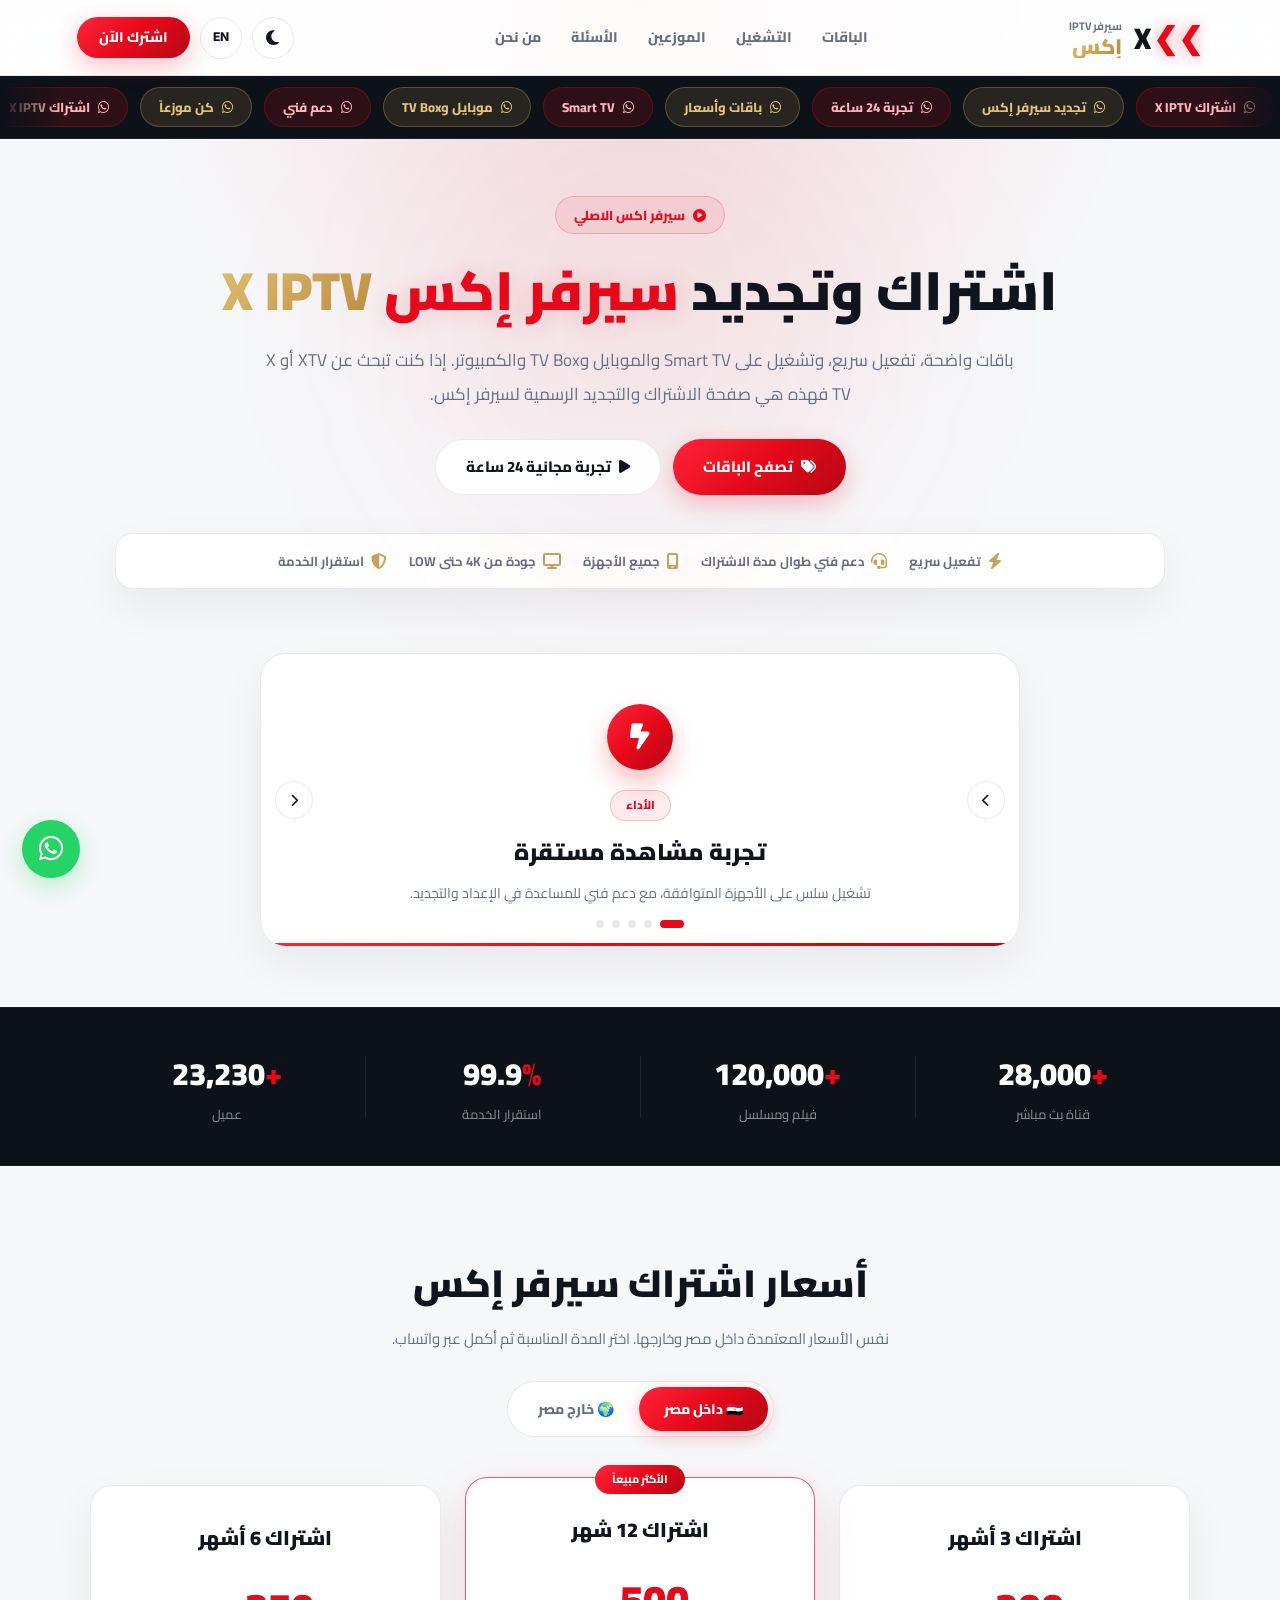
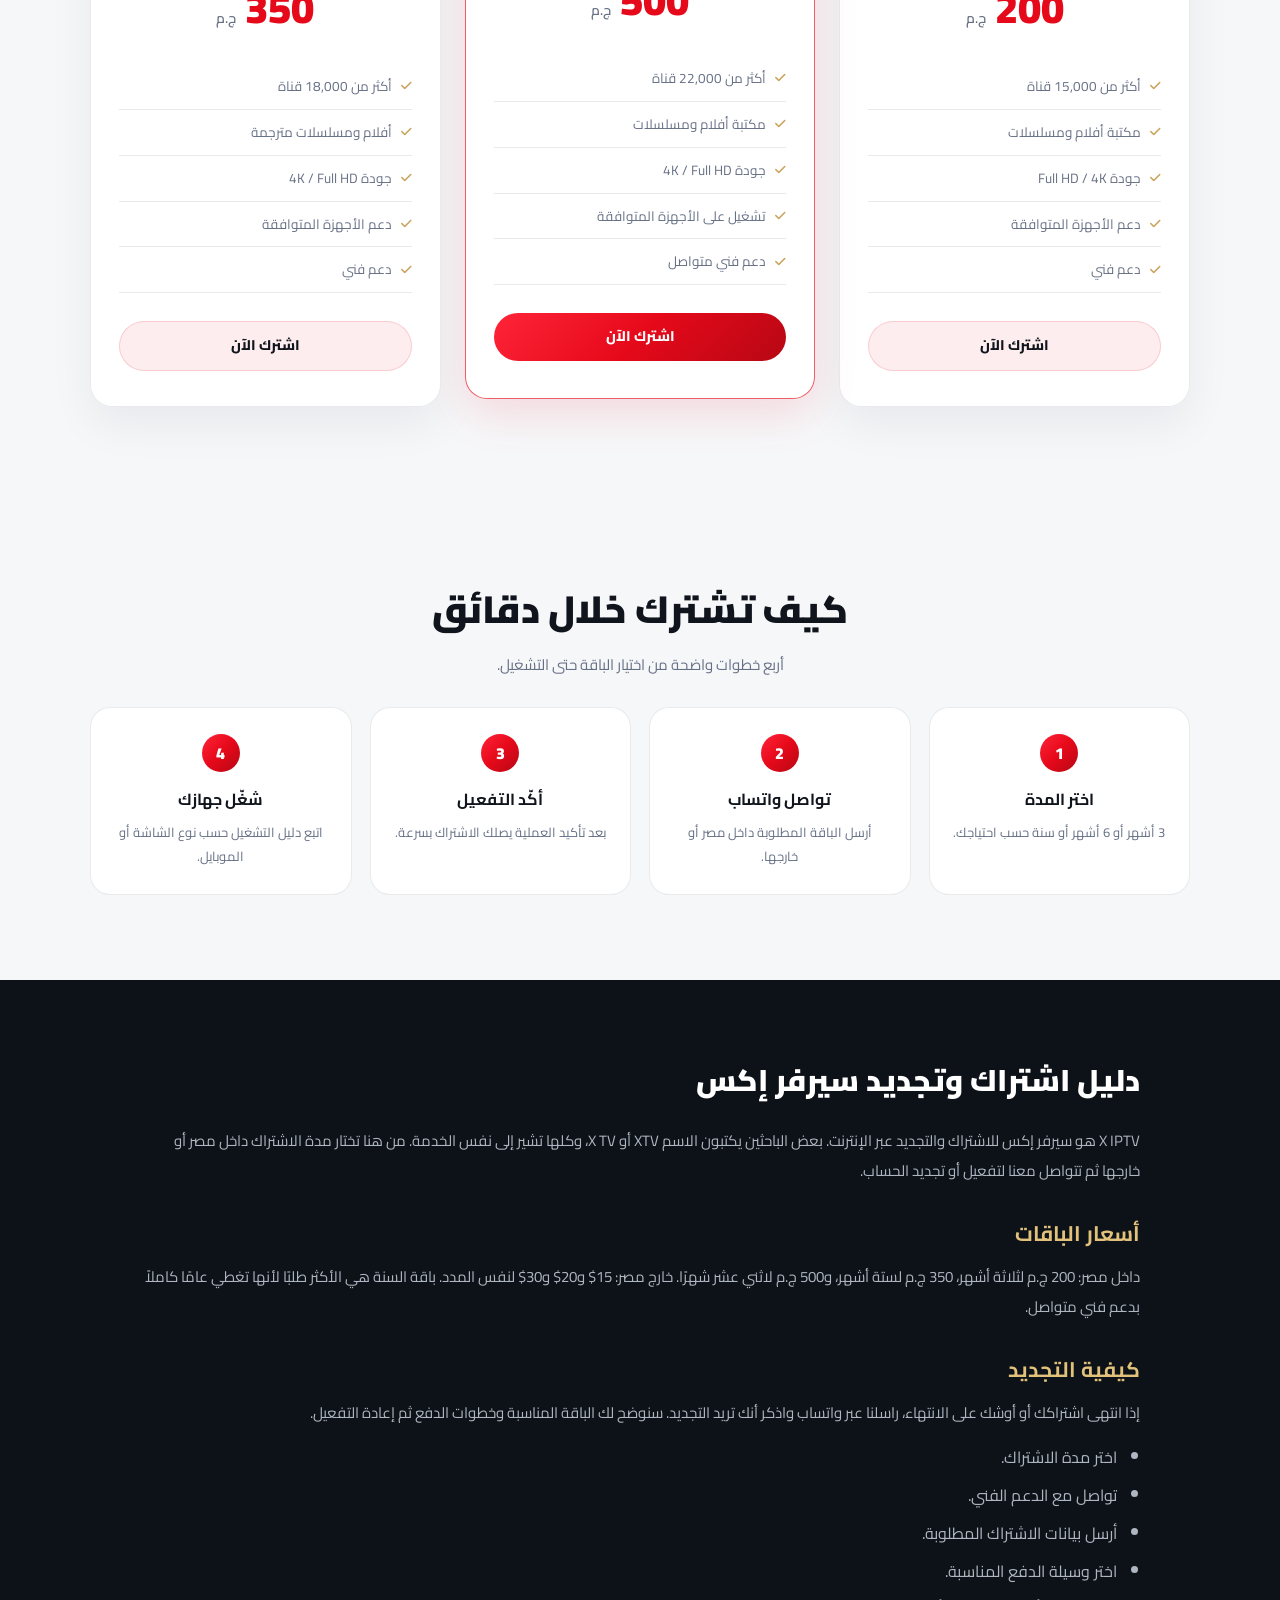
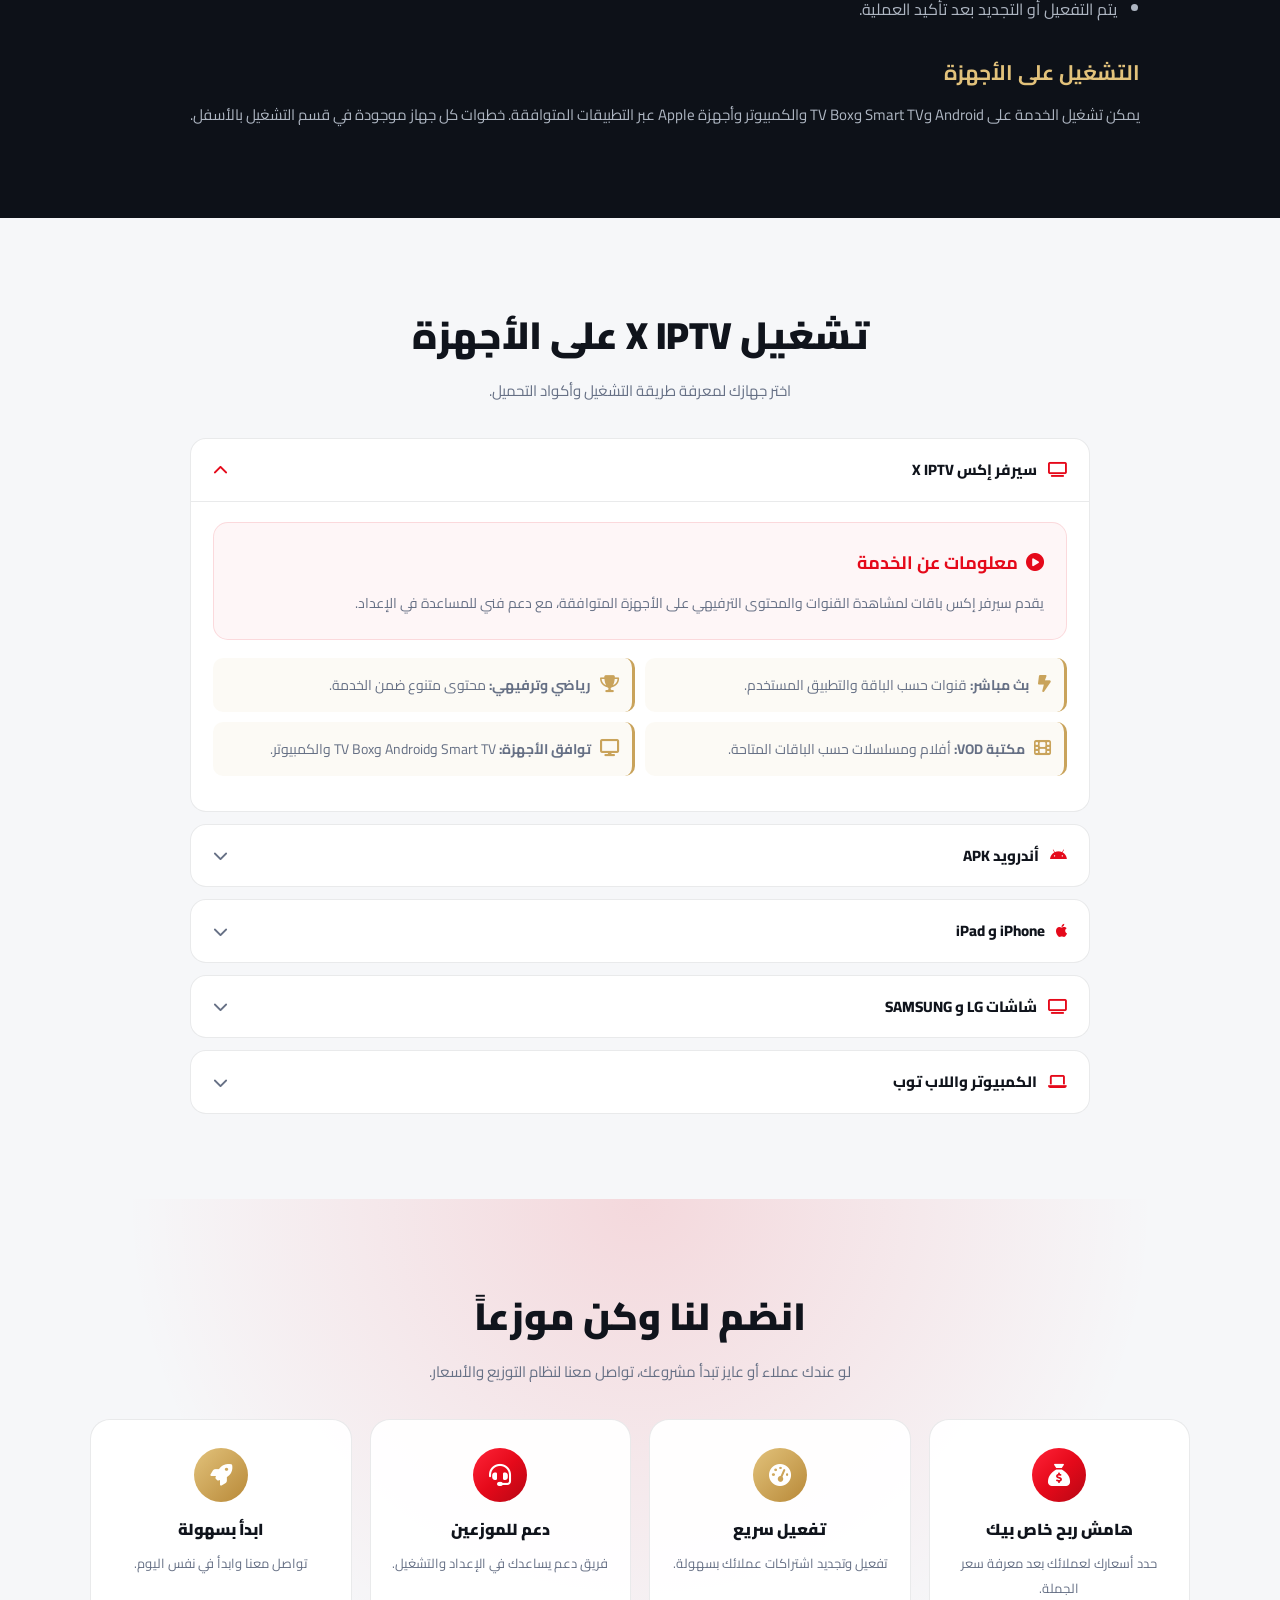
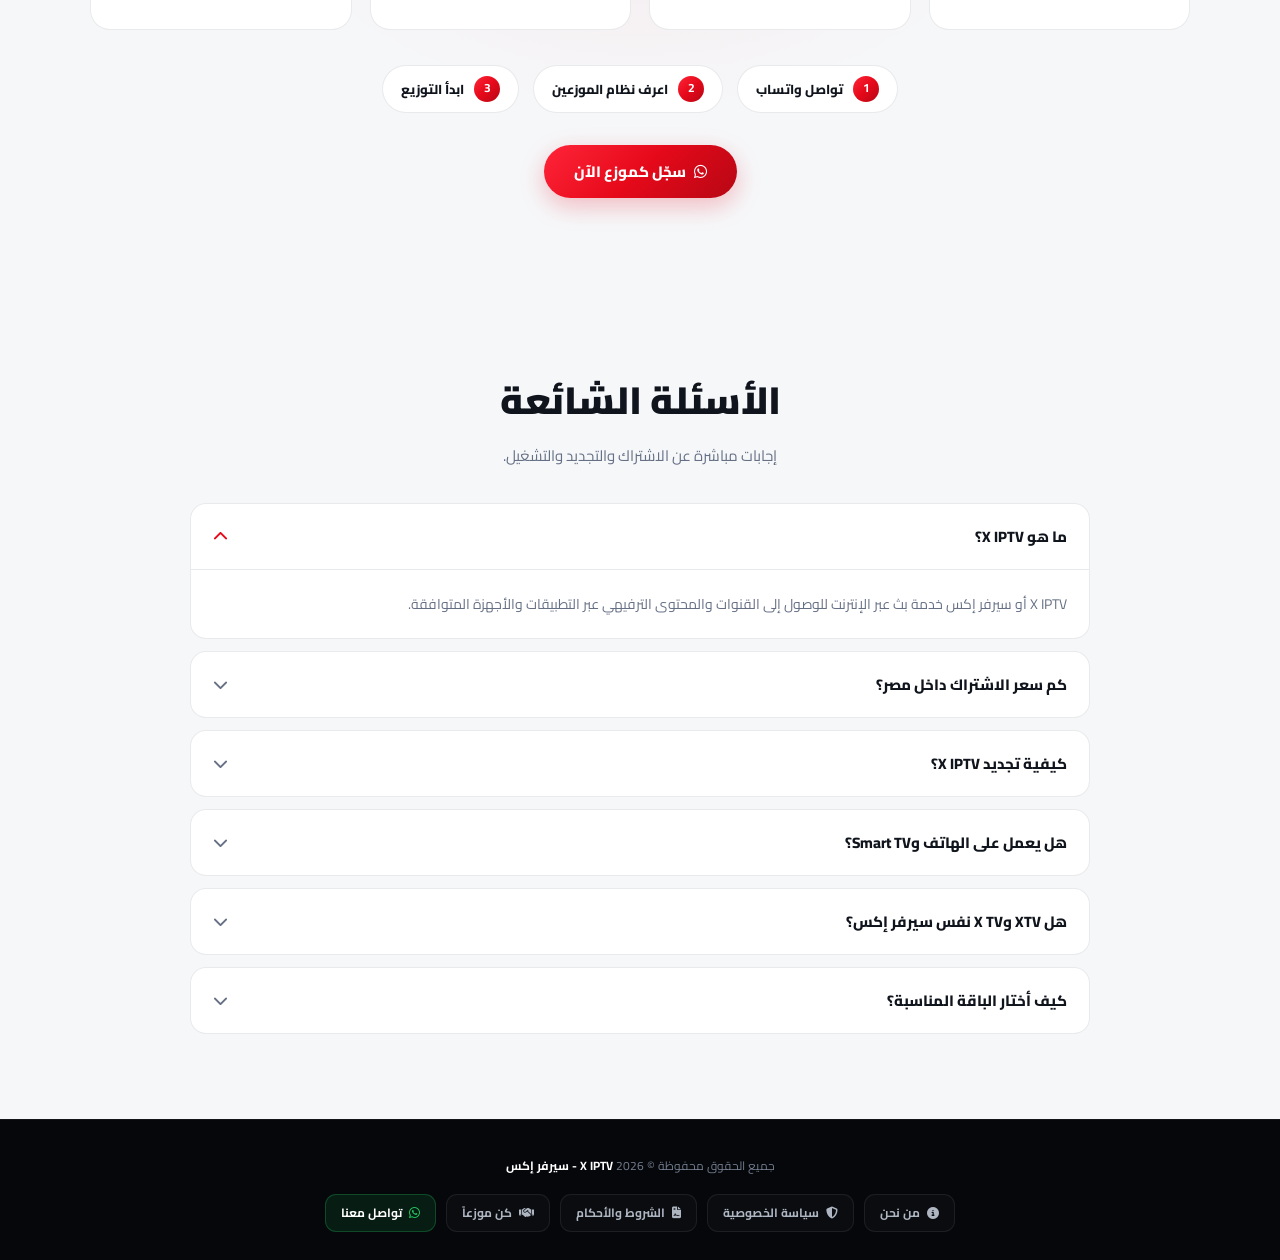
==== index.html @ ff8f3a48 "Set explicit non-submit types on navigation and pricing controls" ====
<!DOCTYPE html>
<html lang="ar" dir="rtl" data-theme="light">
<head>
    <meta charset="UTF-8">
    <meta name="viewport" content="width=device-width, initial-scale=1.0">
    <title>اشتراك X IPTV | سيرفر اكس الذهبي</title>
    <meta name="description" content="اشترك أو جدّد سيرفر إكس X IPTV على Smart TV والموبايل وTV Box. باقات 3 و6 و12 شهر داخل مصر من 200 ج.م، وتجربة 24 ساعة ودعم فني طوال الاشتراك.">
    <meta name="robots" content="index, follow, max-image-preview:large, max-snippet:-1, max-video-preview:-1">
    <meta name="author" content="X IPTV">
    <meta name="theme-color" content="#e5091a">
    
    <!-- Canonical & Hreflang الموحدة -->
    <link rel="canonical" href="https://xiptv.live/">
    <link rel="alternate" hreflang="ar" href="https://xiptv.live/">
    <link rel="alternate" hreflang="en" href="https://xiptv.live/en.html">
    <link rel="alternate" hreflang="x-default" href="https://xiptv.live/">
    
    <link rel="icon" type="image/x-icon" href="/favicon.ico">
    <link rel="icon" type="image/png" sizes="32x32" href="/favicon-32x32.png">
    <link rel="apple-touch-icon" sizes="180x180" href="/apple-touch-icon.png">
    <link rel="manifest" href="/site.webmanifest">
    
    <!-- Open Graph -->
    <meta property="og:type" content="website">
    <meta property="og:site_name" content="X IPTV">
    <meta property="og:locale" content="ar_EG">
    <meta property="og:title" content="اشتراك X IPTV | سيرفر إكس من 200 ج.م">
    <meta property="og:description" content="باقات اشتراك وتجديد سيرفر إكس على الأجهزة المتوافقة، مع أسعار واضحة داخل مصر وخارجها.">
    <meta property="og:url" content="https://xiptv.live/">
    <meta property="og:image" content="https://xiptv.live/logo.png">
    <meta property="og:image:alt" content="شعار X IPTV - سيرفر إكس">
    
    <!-- Twitter Card -->
    <meta name="twitter:card" content="summary_large_image">
    <meta name="twitter:title" content="اشتراك X IPTV | سيرفر إكس من 200 ج.م">
    <meta name="twitter:description" content="باقات اشتراك وتجديد سيرفر إكس مع تشغيل على Smart TV والموبايل.">
    <meta name="twitter:image" content="https://xiptv.live/logo.png">
    
    <link rel="preconnect" href="https://fonts.googleapis.com">
    <link rel="preconnect" href="https://fonts.gstatic.com" crossorigin>
    <link rel="stylesheet" href="https://fonts.googleapis.com/css2?family=Cairo:wght@400;500;600;700;800;900&family=Inter:wght@400;600;800&display=swap">
    <link rel="stylesheet" href="https://cdnjs.cloudflare.com/ajax/libs/font-awesome/6.5.2/css/all.min.css">
    <link rel="stylesheet" href="assets/styles.css">

    <!-- حماية ضد اختفاء المحتوى عن عناكب جوجل بسبب كلاس reveal -->
    <noscript>
        <style>
            .reveal { opacity: 1 !important; visibility: visible !important; transform: none !important; }
        </style>
    </noscript>

    <!-- Schema.org مصحح ومتوافق مع معايير جوجل -->
    <script type="application/ld+json">
    {
      "@context": "https://schema.org",
      "@graph": [
        {
          "@type": "WebSite",
          "@id": "https://xiptv.live/#website",
          "url": "https://xiptv.live/",
          "name": "X IPTV",
          "alternateName": ["سيرفر إكس", "XTV", "X TV", "X Server"],
          "inLanguage": "ar",
          "publisher": { "@id": "https://xiptv.live/#org" }
        },
        {
          "@type": "Organization",
          "@id": "https://xiptv.live/#org",
          "name": "X IPTV",
          "alternateName": "سيرفر إكس",
          "url": "https://xiptv.live/",
          "logo": "https://xiptv.live/logo.png",
          "image": "https://xiptv.live/logo.png",
          "contactPoint": {
            "@type": "ContactPoint",
            "telephone": "+201212515179",
            "contactType": "customer support",
            "availableLanguage": ["ar", "en"],
            "url": "https://wa.me/201212515179"
          }
        },
        {
          "@type": "WebPage",
          "@id": "https://xiptv.live/#webpage",
          "url": "https://xiptv.live/",
          "name": "اشتراك X IPTV | سيرفر إكس من 200 ج.م",
          "description": "اشترك أو جدّد سيرفر إكس X IPTV مع باقات وأسعار واضحة وتشغيل على الأجهزة المتوافقة.",
          "inLanguage": "ar",
          "isPartOf": { "@id": "https://xiptv.live/#website" }
        },
        {
          "@type": "Service",
          "name": "اشتراك X IPTV - سيرفر إكس",
          "description": "اشتراك سيرفر إكس للتشغيل على Smart TV والموبايل وTV Box والكمبيوتر.",
          "provider": { "@id": "https://xiptv.live/#org" },
          "areaServed": "EG",
          "hasOfferCatalog": {
            "@type": "OfferCatalog",
            "name": "باقات X IPTV",
            "itemListElement": [
              {
                "@type": "Offer",
                "itemOffered": { "@type": "Service", "name": "اشتراك 3 أشهر" },
                "price": "200",
                "priceCurrency": "EGP",
                "url": "https://xiptv.live/#pricing"
              },
              {
                "@type": "Offer",
                "itemOffered": { "@type": "Service", "name": "اشتراك 6 أشهر" },
                "price": "350",
                "priceCurrency": "EGP",
                "url": "https://xiptv.live/#pricing"
              },
              {
                "@type": "Offer",
                "itemOffered": { "@type": "Service", "name": "اشتراك 12 شهر" },
                "price": "500",
                "priceCurrency": "EGP",
                "url": "https://xiptv.live/#pricing"
              }
            ]
          }
        },
        {
          "@type": "FAQPage",
          "mainEntity": [
            {
              "@type": "Question",
              "name": "ما هو X IPTV؟",
              "acceptedAnswer": { "@type": "Answer", "text": "X IPTV أو سيرفر إكس خدمة بث عبر الإنترنت للوصول إلى القنوات والمحتوى الترفيهي عبر التطبيقات والأجهزة المتوافقة." }
            },
            {
              "@type": "Question",
              "name": "كم سعر اشتراك X IPTV داخل مصر؟",
              "acceptedAnswer": { "@type": "Answer", "text": "الأسعار داخل مصر: 200 ج.م لـ 3 أشهر، 350 ج.م لـ 6 أشهر، و500 ج.م لاشتراك 12 شهر." }
            },
            {
              "@type": "Question",
              "name": "كيفية تجديد X IPTV؟",
              "acceptedAnswer": { "@type": "Answer", "text": "تواصل عبر واتساب واذكر أنك تريد تجديد اشتراكك الحالي ليتم توضيح خطوات التجديد والباقة المناسبة." }
            },
            {
              "@type": "Question",
              "name": "هل يمكن تشغيل سيرفر إكس على Smart TV والموبايل؟",
              "acceptedAnswer": { "@type": "Answer", "text": "نعم، يمكن التشغيل على Smart TV وAndroid وTV Box وiPhone والكمبيوتر حسب التطبيق المتوافق." }
            },
            {
              "@type": "Question",
              "name": "هل XTV وX TV نفس سيرفر إكس؟",
              "acceptedAnswer": { "@type": "Answer", "text": "نعم. XTV وX TV أسماء شائعة لنفس خدمة X IPTV أو سيرفر إكس." }
            }
          ]
        }
      ]
    }
    </script>
</head>
<body>
<a class="skip-link" href="#main">تخطي إلى المحتوى</a>
<div class="scroll-progress" aria-hidden="true"><span></span></div>

<header>
    <a href="/" class="brand-logo" aria-label="X IPTV الصفحة الرئيسية">
        <div class="logo-graphic"><span class="arrows">❯❯</span><span class="x-white">X</span></div>
        <div class="brand-text-container">
            <span class="brand-text-top">سيرفر IPTV</span>
            <span class="brand-text-bottom">إكس</span>
        </div>
    </a>
    <nav class="site-nav" aria-label="التنقل الرئيسي">
        <a href="#pricing">الباقات</a>
        <a href="#apps">التشغيل</a>
        <a href="#reseller">الموزعين</a>
        <a href="#faq">الأسئلة</a>
        <a href="about.html">من نحن</a>
    </nav>
    <div class="header-actions">
        <button type="button" class="menu-toggle" id="menuToggle" aria-label="فتح القائمة" aria-expanded="false"><i class="fa-solid fa-bars"></i></button>
        <button type="button" class="theme-toggle-btn" id="themeToggle" title="تغيير المظهر" aria-label="تغيير المظهر">
            <i class="fa-solid fa-moon" id="themeIcon"></i>
        </button>
        <a href="en.html" class="language-toggle-btn" title="English" aria-label="Open English version">EN</a>
        <a href="https://wa.me/201212515179?text=%D8%A7%D9%84%D8%B3%D9%84%D8%A7%D9%85%20%D8%B9%D9%84%D9%8A%D9%83%D9%85%D8%8C%20%D8%A3%D8%B1%D9%8A%D8%AF%20%D8%A7%D9%84%D8%A7%D8%B4%D8%AA%D8%B1%D8%A7%D9%83%20%D9%81%D9%8A%20%D8%B3%D9%8A%D8%B1%D9%81%D8%B1%20IPTV%20%D8%A5%D9%83%D8%B3" class="nav-btn" target="_blank" rel="nofollow noopener noreferrer">اشترك الآن</a>
    </div>
</header>

<div class="ticker-wrap" role="navigation" aria-label="اختصارات التواصل">
    <div class="ticker-track" id="tickerTrack"></div>
</div>

<main id="main">
<section class="hero">
    <div class="badge-pill"><i class="fa-solid fa-circle-play"></i> سيرفر اكس الاصلي</div>
    <h1>اشتراك وتجديد <span class="red-text">سيرفر إكس</span> <span class="silver-text">X IPTV</span></h1>
    <p>باقات واضحة، تفعيل سريع، وتشغيل على Smart TV والموبايل وTV Box والكمبيوتر. إذا كنت تبحث عن XTV أو X TV فهذه هي صفحة الاشتراك والتجديد الرسمية لسيرفر إكس.</p>
    <div class="hero-buttons">
        <a href="#pricing" class="btn-main"><i class="fa-solid fa-tags"></i> تصفح الباقات</a>
        <a href="https://wa.me/201212515179?text=%D8%A7%D9%84%D8%B3%D9%84%D8%A7%D9%85%20%D8%B9%D9%84%D9%8A%D9%83%D9%85%D8%8C%20%D8%A3%D8%B1%D9%8A%D8%AF%20%D8%B7%D9%84%D8%A8%20%D8%AA%D8%AC%D8%B1%D8%A8%D8%A9%20%D9%85%D8%AC%D8%A7%D9%86%D9%8A%D9%87%2024%20%D8%B3%D8%A7%D8%B9%D8%A9%20%D9%84%D8%B3%D9%8A%D8%B1%D9%81%D8%B1%20IPTV%20%D8%A5%D9%83%D8%B3" class="btn-sec" target="_blank" rel="nofollow noopener noreferrer"><i class="fa-solid fa-play"></i> تجربة مجانية 24 ساعة</a>
    </div>
    <div class="trust-banner">
        <div class="trust-item"><i class="fa-solid fa-bolt"></i> تفعيل سريع</div>
        <div class="trust-item"><i class="fa-solid fa-headset"></i> دعم فني طوال مدة الاشتراك</div>
        <div class="trust-item"><i class="fa-solid fa-mobile-screen"></i> جميع الأجهزة</div>
        <div class="trust-item"><i class="fa-solid fa-display"></i> جودة من 4K حتى LOW</div>
        <div class="trust-item"><i class="fa-solid fa-shield-halved"></i> استقرار الخدمة</div>
    </div>
</section>

<section class="promo-slider reveal" aria-label="مميزات الخدمة">
    <div class="slider-box">
        <button class="slider-nav prev" type="button" aria-label="الشريحة السابقة"><i class="fa-solid fa-chevron-right"></i></button>
        <div class="slide active">
            <div class="slide-icon-circle accent-red"><i class="fa-solid fa-bolt-lightning"></i></div>
            <span class="slide-tag accent-red">الأداء</span>
            <h3>تجربة مشاهدة مستقرة</h3>
            <p>تشغيل سلس على الأجهزة المتوافقة، مع دعم فني للمساعدة في الإعداد والتجديد.</p>
        </div>
        <div class="slide">
            <div class="slide-icon-circle accent-gold"><i class="fa-solid fa-bolt"></i></div>
            <span class="slide-tag accent-gold">السرعة</span>
            <h3>اشتراك وتجديد بسهولة</h3>
            <p>اختَر الباقة المناسبة ثم تواصل عبر واتساب لتفعيل أو تجديد سيرفر إكس.</p>
        </div>
        <div class="slide">
            <div class="slide-icon-circle accent-red"><i class="fa-solid fa-headset"></i></div>
            <span class="slide-tag accent-red">الدعم</span>
            <h3>دعم فني أثناء الاشتراك</h3>
            <p>مساعدة في التشغيل والإعداد والتجديد حسب نوع جهازك.</p>
        </div>
        <div class="slide">
            <div class="slide-icon-circle accent-gold"><i class="fa-solid fa-display"></i></div>
            <span class="slide-tag accent-gold">التوافق</span>
            <h3>أجهزة متعددة</h3>
            <p>موبايل وSmart TV وTV Box والكمبيوتر حسب التطبيق المستخدم.</p>
        </div>
        <div class="slide">
            <div class="slide-icon-circle accent-red"><i class="fa-solid fa-play"></i></div>
            <span class="slide-tag accent-red">بدون مخاطرة</span>
            <h3>اسأل عن التجربة</h3>
            <p>إذا كانت التجربة متاحة، تواصل معنا عبر واتساب قبل الاشتراك.</p>
        </div>
        <button class="slider-nav next" type="button" aria-label="الشريحة التالية"><i class="fa-solid fa-chevron-left"></i></button>
        <div class="slider-dots" id="sliderDots"></div>
        <div class="slider-progress-track"><div class="slider-progress-bar" id="sliderProgressBar"></div></div>
    </div>
</section>

<section class="stats-section" aria-label="أرقام الخدمة">
    <div class="stat-item"><h3><span class="plus-red">+</span><span data-count="28000">28000</span></h3><p>قناة بث مباشر</p></div>
    <div class="stat-item"><h3><span class="plus-red">+</span><span data-count="120000">120000</span></h3><p>فيلم ومسلسل</p></div>
    <div class="stat-item"><h3>99.9<span class="percent-red">%</span></h3><p>استقرار الخدمة</p></div>
    <div class="stat-item"><h3><span class="plus-red">+</span><span data-count="23230">23230</span></h3><p>عميل</p></div>
</section>

<section class="pricing-section reveal" id="pricing" aria-labelledby="pricing-title">
    <h2 class="section-title" id="pricing-title">أسعار اشتراك سيرفر إكس</h2>
    <p class="section-subtitle">نفس الأسعار المعتمدة داخل مصر وخارجها. اختر المدة المناسبة ثم أكمل عبر واتساب.</p>
    <div class="region-selector" role="group" aria-label="اختيار المنطقة">
        <button type="button" class="region-btn active" id="btnEgypt" aria-pressed="true" onclick="setRegion('egypt')">🇪🇬 داخل مصر</button>
        <button type="button" class="region-btn" id="btnIntl" aria-pressed="false" onclick="setRegion('intl')">🌍 خارج مصر</button>
    </div>
    <div class="pricing-grid">
        <article class="price-card">
            <h3>اشتراك 3 أشهر</h3>
            <div class="price" id="price-3m">200 <span>ج.م</span></div>
            <ul class="features-list">
                <li><i class="fa-solid fa-check"></i> أكثر من 15,000 قناة</li>
                <li><i class="fa-solid fa-check"></i> مكتبة أفلام ومسلسلات</li>
                <li><i class="fa-solid fa-check"></i> جودة Full HD / 4K</li>
                <li><i class="fa-solid fa-check"></i> دعم الأجهزة المتوافقة</li>
                <li><i class="fa-solid fa-check"></i> دعم فني</li>
            </ul>
            <a href="https://wa.me/201212515179?text=%D8%A7%D9%84%D8%B3%D9%84%D8%A7%D9%85%20%D8%B9%D9%84%D9%8A%D9%83%D9%85%D8%8C%20%D8%A3%D8%B1%D9%8A%D8%AF%20%D8%A7%D9%84%D8%A7%D8%B4%D8%AA%D8%B1%D8%A7%D9%83%20%D9%81%D9%8A%20%D8%A8%D8%A7%D9%82%D8%A9%203%20%D8%A3%D8%B4%D9%87%D8%B1%20(200%20%D8%AC.%D9%85)" class="card-btn" id="btn-3m-link" target="_blank" rel="nofollow noopener noreferrer">اشترك الآن</a>
        </article>
        <article class="price-card featured">
            <div class="badge-popular">الأكثر مبيعاً</div>
            <h3>اشتراك 12 شهر</h3>
            <div class="price" id="price-12m">500 <span>ج.م</span></div>
            <ul class="features-list">
                <li><i class="fa-solid fa-check"></i> أكثر من 22,000 قناة</li>
                <li><i class="fa-solid fa-check"></i> مكتبة أفلام ومسلسلات</li>
                <li><i class="fa-solid fa-check"></i> جودة 4K / Full HD</li>
                <li><i class="fa-solid fa-check"></i> تشغيل على الأجهزة المتوافقة</li>
                <li><i class="fa-solid fa-check"></i> دعم فني متواصل</li>
            </ul>
            <a href="https://wa.me/201212515179?text=%D8%A7%D9%84%D8%B3%D9%84%D8%A7%D9%85%20%D8%B9%D9%84%D9%8A%D9%83%D9%85%D8%8C%20%D8%A3%D8%B1%D9%8A%D8%AF%20%D8%A7%D9%84%D8%A7%D8%B4%D8%AA%D8%B1%D8%A7%D9%83%20%D9%81%D9%8A%20%D8%A7%D9%84%D8%A8%D8%A7%D9%82%D8%A9%20%D8%A7%D9%84%D9%85%D9%85%D9%8A%D8%B2%D8%A9%2012%20%D8%B4%D9%87%D8%B1%20(500%20%D8%AC.%D9%85)" class="card-btn" id="btn-12m-link" target="_blank" rel="nofollow noopener noreferrer">اشترك الآن</a>
        </article>
        <article class="price-card">
            <h3>اشتراك 6 أشهر</h3>
            <div class="price" id="price-6m">350 <span>ج.م</span></div>
            <ul class="features-list">
                <li><i class="fa-solid fa-check"></i> أكثر من 18,000 قناة</li>
                <li><i class="fa-solid fa-check"></i> أفلام ومسلسلات مترجمة</li>
                <li><i class="fa-solid fa-check"></i> جودة 4K / Full HD</li>
                <li><i class="fa-solid fa-check"></i> دعم الأجهزة المتوافقة</li>
                <li><i class="fa-solid fa-check"></i> دعم فني</li>
            </ul>
            <a href="https://wa.me/201212515179?text=%D8%A7%D9%84%D8%B3%D9%84%D8%A7%D9%85%20%D8%B9%D9%84%D9%8A%D9%83%D9%85%D8%8C%20%D8%A3%D8%B1%D9%8A%D8%AF%20%D8%A7%D9%84%D8%A7%D8%B4%D8%AA%D8%B1%D8%A7%D9%83%20%D9%81%D9%8A%20%D8%A8%D8%A7%D9%82%D8%A9%206%20%D8%A3%D8%B4%D9%87%D8%B1%20(350%20%D8%AC.%D9%85)" class="card-btn" id="btn-6m-link" target="_blank" rel="nofollow noopener noreferrer">اشترك الآن</a>
        </article>
    </div>
</section>

<section class="steps-section reveal" aria-labelledby="steps-title">
    <h2 class="section-title" id="steps-title">كيف تشترك خلال دقائق</h2>
    <p class="section-subtitle">أربع خطوات واضحة من اختيار الباقة حتى التشغيل.</p>
    <div class="steps-grid">
        <div class="step-card"><div class="step-num">1</div><h3>اختر المدة</h3><p>3 أشهر أو 6 أشهر أو سنة حسب احتياجك.</p></div>
        <div class="step-card"><div class="step-num">2</div><h3>تواصل واتساب</h3><p>أرسل الباقة المطلوبة داخل مصر أو خارجها.</p></div>
        <div class="step-card"><div class="step-num">3</div><h3>أكّد التفعيل</h3><p>بعد تأكيد العملية يصلك الاشتراك بسرعة.</p></div>
        <div class="step-card"><div class="step-num">4</div><h3>شغّل جهازك</h3><p>اتبع دليل التشغيل حسب نوع الشاشة أو الموبايل.</p></div>
    </div>
</section>

<section class="seo-info-section" id="subscription-info">
    <div class="seo-info-container">
        <h2>دليل اشتراك وتجديد سيرفر إكس</h2>
        <p>X IPTV هو سيرفر إكس للاشتراك والتجديد عبر الإنترنت. بعض الباحثين يكتبون الاسم XTV أو X TV، وكلها تشير إلى نفس الخدمة. من هنا تختار مدة الاشتراك داخل مصر أو خارجها ثم تتواصل معنا لتفعيل أو تجديد الحساب.</p>
        <h3>أسعار الباقات</h3>
        <p>داخل مصر: 200 ج.م لثلاثة أشهر، 350 ج.م لستة أشهر، و500 ج.م لاثني عشر شهرًا. خارج مصر: 15$ و20$ و30$ لنفس المدد. باقة السنة هي الأكثر طلبًا لأنها تغطي عامًا كاملاً بدعم فني متواصل.</p>
        <h3>كيفية التجديد</h3>
        <p>إذا انتهى اشتراكك أو أوشك على الانتهاء، راسلنا عبر واتساب واذكر أنك تريد التجديد. سنوضح لك الباقة المناسبة وخطوات الدفع ثم إعادة التفعيل.</p>
        <ul>
            <li>اختر مدة الاشتراك.</li>
            <li>تواصل مع الدعم الفني.</li>
            <li>أرسل بيانات الاشتراك المطلوبة.</li>
            <li>اختر وسيلة الدفع المناسبة.</li>
            <li>يتم التفعيل أو التجديد بعد تأكيد العملية.</li>
        </ul>
        <h3>التشغيل على الأجهزة</h3>
        <p>يمكن تشغيل الخدمة على Android وSmart TV وTV Box والكمبيوتر وأجهزة Apple عبر التطبيقات المتوافقة. خطوات كل جهاز موجودة في قسم التشغيل بالأسفل.</p>
    </div>
</section>

<section class="apps-section reveal" id="apps">
    <h2 class="section-title">تشغيل X IPTV على الأجهزة</h2>
    <p class="section-subtitle">اختر جهازك لمعرفة طريقة التشغيل وأكواد التحميل.</p>
    <div class="accordion-container">
        <div class="accordion-item active">
            <div class="accordion-header" onclick="toggleAccordion(this)"><span><i class="fa-solid fa-tv icon-device"></i> سيرفر إكس X IPTV</span><i class="fa-solid fa-chevron-down toggle-icon"></i></div>
            <div class="accordion-content">
                <div class="rich-desc-box">
                    <h3><i class="fa-solid fa-circle-play"></i> معلومات عن الخدمة</h3>
                    <p>يقدم سيرفر إكس باقات لمشاهدة القنوات والمحتوى الترفيهي على الأجهزة المتوافقة، مع دعم فني للمساعدة في الإعداد.</p>
                </div>
                <div class="feature-bullets">
                    <div class="feature-bullet-item"><i class="fa-solid fa-bolt-lightning"></i><div><strong>بث مباشر:</strong> قنوات حسب الباقة والتطبيق المستخدم.</div></div>
                    <div class="feature-bullet-item"><i class="fa-solid fa-trophy"></i><div><strong>رياضي وترفيهي:</strong> محتوى متنوع ضمن الخدمة.</div></div>
                    <div class="feature-bullet-item"><i class="fa-solid fa-film"></i><div><strong>مكتبة VOD:</strong> أفلام ومسلسلات حسب الباقات المتاحة.</div></div>
                    <div class="feature-bullet-item"><i class="fa-solid fa-display"></i><div><strong>توافق الأجهزة:</strong> Smart TV وAndroid وTV Box والكمبيوتر.</div></div>
                </div>
            </div>
        </div>
        <div class="accordion-item">
            <div class="accordion-header" onclick="toggleAccordion(this)"><span><i class="fa-brands fa-android icon-device"></i> أندرويد APK</span><i class="fa-solid fa-chevron-down toggle-icon"></i></div>
            <div class="accordion-content">
                <p>حمّل تطبيق سيرفر إكس على الموبايل أو شاشات Android وأجهزة TV Box.</p>
                <div style="margin-top:15px;">
                    <a href="https://eurofinal.site/XTV_PRO.apk" class="download-btn-inline" target="_blank" rel="nofollow noopener noreferrer"><i class="fa-solid fa-download"></i> XTV PRO</a>
                    <a href="https://eurofinal.site/XTV_Code_V3.apk" class="download-btn-inline" target="_blank" rel="nofollow noopener noreferrer"><i class="fa-solid fa-download"></i> XTV Code V3</a>
                </div>
                <p style="margin-top:15px;">أكواد Downloader (اضغط للنسخ):
                    <span class="code-badge" data-copy="5833417">5833417</span>
                    <span class="code-badge" data-copy="7814261">7814261</span>
                    <span class="code-badge" data-copy="8539550">8539550</span>
                    <span class="code-badge" data-copy="2965285">2965285</span>
                </p>
            </div>
        </div>
        <div class="accordion-item">
            <div class="accordion-header" onclick="toggleAccordion(this)"><span><i class="fa-brands fa-apple icon-device"></i> iPhone و iPad</span><i class="fa-solid fa-chevron-down toggle-icon"></i></div>
            <div class="accordion-content">
                <p>استخدم تطبيقات IPTV المتوافقة مع نظام Apple.</p>
                <div style="margin-top:15px;">
                    <a href="https://apps.apple.com/kw/app/smarters-player-lite/id1628995509?l=ar" class="download-btn-inline" target="_blank" rel="nofollow noopener noreferrer"><i class="fa-brands fa-apple"></i> Smarters Player Lite</a>
                    <a href="https://apps.apple.com/eg/app/code-play/id1661811116?l=ar" class="download-btn-inline" target="_blank" rel="nofollow noopener noreferrer"><i class="fa-brands fa-apple"></i> Code Play</a>
                </div>
                <p style="margin-top:15px;">كود Code Play: <span class="code-badge" data-copy="070">070</span></p>
            </div>
        </div>
        <div class="accordion-item">
            <div class="accordion-header" onclick="toggleAccordion(this)"><span><i class="fa-solid fa-tv icon-device"></i> شاشات LG و SAMSUNG</span><i class="fa-solid fa-chevron-down toggle-icon"></i></div>
            <div class="accordion-content">
                <div class="rich-desc-box">
                    <h3><i class="fa-solid fa-display"></i> التشغيل على الشاشات الذكية</h3>
                    <p>ابحث عن تطبيق <strong>PLAYER 0</strong> ثم اختر <strong>PORTAL CODE</strong>.</p>
                </div>
                <p>كود الدخول: <span class="code-badge" data-copy="75886993">75886993</span></p>
                <p style="margin-top:12px;">بعد إدخال الكود أدخل اسم المستخدم وكلمة السر الخاصة باشتراكك.</p>
            </div>
        </div>
        <div class="accordion-item">
            <div class="accordion-header" onclick="toggleAccordion(this)"><span><i class="fa-solid fa-laptop icon-device"></i> الكمبيوتر واللاب توب</span><i class="fa-solid fa-chevron-down toggle-icon"></i></div>
            <div class="accordion-content">
                يمكنك التشغيل على Windows عبر تطبيق IPTV متوافق.
                <a href="https://www.mhiptv.net/iptv/IPTVSmartersPro-1.1.1.exe" class="download-btn-inline" target="_blank" rel="nofollow noopener noreferrer">تحميل التطبيق</a>
            </div>
        </div>
    </div>
</section>

<section class="reseller-section reveal" id="reseller" aria-labelledby="reseller-title">
    <h2 class="section-title" id="reseller-title">انضم لنا وكن موزعاً</h2>
    <p class="section-subtitle">لو عندك عملاء أو عايز تبدأ مشروعك، تواصل معنا لنظام التوزيع والأسعار.</p>
    <div class="reseller-grid">
        <div class="reseller-card"><i class="fa-solid fa-sack-dollar"></i><h3>هامش ربح خاص بيك</h3><p>حدد أسعارك لعملائك بعد معرفة سعر الجملة.</p></div>
        <div class="reseller-card"><i class="fa-solid fa-gauge-high"></i><h3>تفعيل سريع</h3><p>تفعيل وتجديد اشتراكات عملائك بسهولة.</p></div>
        <div class="reseller-card"><i class="fa-solid fa-headset"></i><h3>دعم للموزعين</h3><p>فريق دعم يساعدك في الإعداد والتشغيل.</p></div>
        <div class="reseller-card"><i class="fa-solid fa-rocket"></i><h3>ابدأ بسهولة</h3><p>تواصل معنا وابدأ في نفس اليوم.</p></div>
    </div>
    <div class="reseller-steps">
        <div class="reseller-step"><b>1</b> تواصل واتساب</div>
        <div class="reseller-step"><b>2</b> اعرف نظام الموزعين</div>
        <div class="reseller-step"><b>3</b> ابدأ التوزيع</div>
    </div>
    <a href="https://wa.me/201212515179?text=%D8%A7%D9%84%D8%B3%D9%84%D8%A7%D9%85%20%D8%B9%D9%84%D9%8A%D9%83%D9%85%D8%8C%20%D8%A3%D8%B1%D9%8A%D8%AF%20%D8%A3%D9%86%20%D8%A3%D8%B5%D8%A8%D8%AD%20%D9%85%D9%88%D8%B2%D8%B9%D8%A7%D9%8B%20%D9%84%D8%B3%D9%8A%D8%B1%D9%81%D8%B1%20X%20IPTV" class="btn-main" target="_blank" rel="nofollow noopener noreferrer"><i class="fa-brands fa-whatsapp"></i> سجّل كموزع الآن</a>
</section>

<section class="faq-section reveal" id="faq">
    <h2 class="section-title">الأسئلة الشائعة</h2>
    <p class="section-subtitle">إجابات مباشرة عن الاشتراك والتجديد والتشغيل.</p>
    <div class="faq-container">
        <div class="faq-item active">
            <button type="button" aria-expanded="true">ما هو X IPTV؟ <i class="fa-solid fa-chevron-down toggle-icon"></i></button>
            <div class="faq-answer"><p>X IPTV أو سيرفر إكس خدمة بث عبر الإنترنت للوصول إلى القنوات والمحتوى الترفيهي عبر التطبيقات والأجهزة المتوافقة.</p></div>
        </div>
        <div class="faq-item">
            <button type="button" aria-expanded="false">كم سعر الاشتراك داخل مصر؟ <i class="fa-solid fa-chevron-down toggle-icon"></i></button>
            <div class="faq-answer"><p>200 ج.م لـ 3 أشهر، 350 ج.م لـ 6 أشهر، و500 ج.م لاشتراك 12 شهر.</p></div>
        </div>
        <div class="faq-item">
            <button type="button" aria-expanded="false">كيفية تجديد X IPTV؟ <i class="fa-solid fa-chevron-down toggle-icon"></i></button>
            <div class="faq-answer"><p>تواصل مع الدعم عبر واتساب واذكر أنك تريد تجديد اشتراكك الحالي ليتم توضيح الخطوات.</p></div>
        </div>
        <div class="faq-item">
            <button type="button" aria-expanded="false">هل يعمل على الهاتف وSmart TV؟ <i class="fa-solid fa-chevron-down toggle-icon"></i></button>
            <div class="faq-answer"><p>نعم، على الأجهزة المتوافقة مع تطبيقات IPTV، وتختلف خطوات الإعداد حسب الجهاز.</p></div>
        </div>
        <div class="faq-item">
            <button type="button" aria-expanded="false">هل XTV وX TV نفس سيرفر إكس؟ <i class="fa-solid fa-chevron-down toggle-icon"></i></button>
            <div class="faq-answer"><p>نعم. هذه أسماء شائعة لنفس خدمة X IPTV. يمكنك التواصل معنا لتأكيد الباقة المناسبة لجهازك.</p></div>
        </div>
        <div class="faq-item">
            <button type="button" aria-expanded="false">كيف أختار الباقة المناسبة؟ <i class="fa-solid fa-chevron-down toggle-icon"></i></button>
            <div class="faq-answer"><p>اختر المدة من قسم الباقات. إذا احتجت مساعدة في الاختيار أو التجديد راسلنا عبر واتساب.</p></div>
        </div>
    </div>
</section>
</main>

<footer>
    <p>جميع الحقوق محفوظة © 2026 <strong>X IPTV - سيرفر إكس</strong></p>
    <div class="footer-links">
        <a href="about.html"><i class="fa-solid fa-circle-info"></i> من نحن</a>
        <a href="privacy.html"><i class="fa-solid fa-shield-halved"></i> سياسة الخصوصية</a>
        <a href="terms.html"><i class="fa-solid fa-file-contract"></i> الشروط والأحكام</a>
        <a href="#reseller"><i class="fa-solid fa-handshake"></i> كن موزعاً</a>
        <a href="https://wa.me/201212515179?text=%D8%A7%D9%84%D8%B3%D9%84%D8%A7%D9%85%20%D8%B9%D9%84%D9%8A%D9%83%D9%85%D8%8C%20%D8%A3%D8%B1%D9%8A%D8%AF%20%D8%A7%D9%84%D8%AA%D9%88%D8%A7%D8%B5%D9%84%20%D9%85%D8%B9%20X%20IPTV" target="_blank" rel="nofollow noopener noreferrer" class="footer-contact"><i class="fa-brands fa-whatsapp"></i> تواصل معنا</a>
    </div>
</footer>

<a href="https://wa.me/201212515179?text=%D8%A7%D9%84%D8%B3%D9%84%D8%A7%D9%85%20%D8%B9%D9%84%D9%8A%D9%83%D9%85%D8%8C%20%D8%A3%D8%B1%D9%8A%D8%AF%20%D8%A7%D9%84%D8%A7%D8%B3%D8%AA%D9%81%D8%B3%D8%A7%D8%B1%20%D8%B9%D9%86%20%D8%B3%D9%8A%D8%B1%D9%81%D8%B1%20IPTV%20%D8%A5%D9%83%D8%B3" class="whatsapp-float" target="_blank" rel="nofollow noopener noreferrer" aria-label="التواصل عبر واتساب"><i class="fa-brands fa-whatsapp"></i></a>
<div class="mobile-cta"><a href="https://wa.me/201212515179?text=%D8%A7%D9%84%D8%B3%D9%84%D8%A7%D9%85%20%D8%B9%D9%84%D9%8A%D9%83%D9%85%D8%8C%20%D8%A3%D8%B1%D9%8A%D8%AF%20%D8%A7%D9%84%D8%A7%D8%B4%D8%AA%D8%B1%D8%A7%D9%83%20%D9%81%D9%8A%20%D8%B3%D9%8A%D8%B1%D9%81%D8%B1%20IPTV%20%D8%A5%D9%83%D8%B3" target="_blank" rel="nofollow noopener noreferrer"><i class="fa-brands fa-whatsapp"></i> اشترك عبر واتساب</a></div>
<div class="toast" id="toast" role="status"></div>
<script src="assets/app.js" defer></script>
</body>
</html>
---- assets/styles.css ----
:root {
    --red: #e5091a;
    --red-dark: #b70714;
    --red-light: #ff2438;
    --gold: #c9a35b;
    --gold-light: #e2c27b;
    --dark: #080a0f;
    --dark-2: #0d1118;
    --dark-3: #151a23;
    --light: #f6f7f9;
    --white: #ffffff;
    --text: #10141c;
    --muted: #667085;
    --border: rgba(15, 23, 42, .09);
    --card: rgba(255, 255, 255, .94);
    --header: rgba(255, 255, 255, .88);
    --hero: radial-gradient(circle at 50% 0%, rgba(229, 9, 26, .13), transparent 55%);
    --red-gradient: linear-gradient(135deg, #ff2438 0%, #e5091a 50%, #b70714 100%);
    --gold-gradient: linear-gradient(135deg, #e2c27b, #b88938);
    --shadow: 0 18px 45px rgba(15, 23, 42, .06);
    --radius: 22px;
}

[data-theme="dark"] {
    --light: #080a0f;
    --white: #ffffff;
    --text: #ffffff;
    --muted: #9aa4b2;
    --border: rgba(255, 255, 255, .09);
    --card: rgba(18, 22, 30, .92);
    --header: rgba(8, 10, 15, .90);
    --hero: radial-gradient(circle at 50% 0%, rgba(229, 9, 26, .20), transparent 60%);
    --shadow: 0 18px 45px rgba(0, 0, 0, .28);
}

* { margin: 0; padding: 0; box-sizing: border-box; }

html {
    width: 100%;
    max-width: 100%;
    overflow-x: hidden;
    scroll-behavior: smooth;
}

body {
    width: 100%;
    max-width: 100%;
    background: var(--light);
    color: var(--text);
    overflow-x: hidden;
    font-family: 'Cairo', sans-serif;
    line-height: 1.7;
}

a { color: inherit; }
button { font-family: inherit; }

.skip-link {
    position: absolute;
    right: 16px;
    top: -60px;
    z-index: 2000;
    background: var(--red);
    color: #fff;
    padding: 10px 16px;
    border-radius: 10px;
    font-weight: 800;
    text-decoration: none;
}
.skip-link:focus { top: 12px; }

.scroll-progress {
    position: fixed;
    top: 0;
    right: 0;
    left: 0;
    height: 3px;
    z-index: 1200;
    background: transparent;
}
.scroll-progress span {
    display: block;
    height: 100%;
    width: 0;
    background: var(--red-gradient);
}

header {
    position: fixed;
    top: 0;
    right: 0;
    width: 100%;
    height: 76px;
    padding: 0 6%;
    display: flex;
    align-items: center;
    justify-content: space-between;
    gap: 16px;
    background: var(--header);
    backdrop-filter: blur(20px);
    -webkit-backdrop-filter: blur(20px);
    border-bottom: 1px solid var(--border);
    z-index: 1000;
}

.brand-logo {
    display: flex;
    align-items: center;
    gap: 12px;
    text-decoration: none;
    min-width: 0;
}

.logo-graphic {
    display: flex;
    align-items: center;
    font-size: 30px;
    font-weight: 900;
    line-height: 1;
    flex-shrink: 0;
}
.logo-graphic .arrows {
    color: var(--red);
    margin-left: 2px;
    filter: drop-shadow(0 0 7px rgba(229, 9, 26, .45));
}
.logo-graphic .x-white { color: var(--text); font-weight: 900; }

.brand-text-container { display: flex; flex-direction: column; text-align: right; min-width: 0; }
.brand-text-top { font-size: 11px; font-weight: 700; color: var(--muted); }
.brand-text-bottom {
    font-size: 21px;
    font-weight: 900;
    background: var(--gold-gradient);
    -webkit-background-clip: text;
    background-clip: text;
    -webkit-text-fill-color: transparent;
    line-height: 1.1;
}

.site-nav { display: flex; align-items: center; gap: 6px; }
.site-nav a {
    text-decoration: none;
    font-size: 14px;
    font-weight: 800;
    color: var(--muted);
    padding: 8px 12px;
    border-radius: 999px;
    transition: .25s;
}
.site-nav a:hover,
.site-nav a.active { color: var(--text); background: rgba(229, 9, 26, .08); }

.header-actions { display: flex; align-items: center; gap: 10px; flex-shrink: 0; }

.menu-toggle {
    display: none;
    width: 42px;
    height: 42px;
    border-radius: 50%;
    border: 1px solid var(--border);
    background: var(--card);
    color: var(--text);
    cursor: pointer;
}

.theme-toggle-btn,
.language-toggle-btn {
    height: 42px;
    border-radius: 21px;
    border: 1px solid var(--border);
    background: var(--card);
    color: var(--text);
    display: flex;
    align-items: center;
    justify-content: center;
    cursor: pointer;
    transition: .3s;
    flex-shrink: 0;
    text-decoration: none;
}
.theme-toggle-btn { width: 42px; font-size: 17px; }
.language-toggle-btn {
    min-width: 42px;
    padding: 0 10px;
    font-family: Inter, sans-serif;
    font-size: 12px;
    font-weight: 800;
}
.theme-toggle-btn:hover,
.language-toggle-btn:hover {
    color: var(--red);
    border-color: var(--red);
}

.nav-btn,
.btn-main {
    background: var(--red-gradient);
    color: #fff;
    text-decoration: none;
    font-weight: 800;
    box-shadow: 0 8px 25px rgba(229, 9, 26, .25);
    transition: .3s;
    border: none;
    cursor: pointer;
}
.nav-btn {
    padding: 9px 22px;
    border-radius: 30px;
    font-size: 14px;
    white-space: nowrap;
}
.nav-btn:hover,
.btn-main:hover {
    transform: translateY(-3px);
    box-shadow: 0 12px 30px rgba(229, 9, 26, .40);
}

.ticker-wrap {
    position: fixed;
    top: 76px;
    right: 0;
    left: 0;
    width: 100%;
    overflow: hidden;
    background: var(--dark-2);
    border-bottom: 1px solid rgba(255, 255, 255, .06);
    padding: 11px 0;
    z-index: 999;
}
.ticker-wrap::before,
.ticker-wrap::after {
    content: "";
    position: absolute;
    top: 0;
    bottom: 0;
    width: 60px;
    z-index: 2;
    pointer-events: none;
}
.ticker-wrap::before { right: 0; background: linear-gradient(to left, var(--dark-2), transparent); }
.ticker-wrap::after { left: 0; background: linear-gradient(to right, var(--dark-2), transparent); }
.ticker-track {
    display: inline-flex;
    align-items: center;
    width: max-content;
    animation: tickerScroll 48s linear infinite;
}
@keyframes tickerScroll {
    0% { transform: translateX(0); }
    100% { transform: translateX(-50%); }
}
.ticker-item {
    display: inline-flex;
    align-items: center;
    gap: 8px;
    margin: 0 6px;
    padding: 8px 18px;
    border-radius: 30px;
    font-size: 13px;
    font-weight: 800;
    text-decoration: none;
    white-space: nowrap;
    transition: .3s;
}
.ticker-item.accent-red { color: #ffb4bb; background: rgba(229, 9, 26, .14); border: 1px solid rgba(229, 9, 26, .30); }
.ticker-item.accent-gold { color: var(--gold-light); background: rgba(201, 163, 91, .14); border: 1px solid rgba(201, 163, 91, .32); }
.ticker-item:hover { transform: translateY(-2px); }

.hero {
    padding: 196px 7% 64px;
    text-align: center;
    position: relative;
    background: var(--hero);
}
.hero::before {
    content: "";
    position: absolute;
    width: 500px;
    height: 500px;
    background: rgba(229, 9, 26, .04);
    filter: blur(100px);
    border-radius: 50%;
    top: 80px;
    left: 50%;
    transform: translateX(-50%);
    pointer-events: none;
}

.badge-pill {
    position: relative;
    display: inline-flex;
    align-items: center;
    gap: 8px;
    padding: 7px 18px;
    border-radius: 30px;
    color: var(--red);
    background: rgba(229, 9, 26, .07);
    border: 1px solid rgba(229, 9, 26, .20);
    font-size: 13px;
    font-weight: 800;
    margin-bottom: 22px;
}

.hero h1 {
    position: relative;
    font-size: clamp(32px, 5vw, 54px);
    line-height: 1.28;
    font-weight: 900;
    margin-bottom: 18px;
}
.red-text { color: var(--red); text-shadow: 0 0 25px rgba(229, 9, 26, .18); }
.silver-text {
    background: var(--gold-gradient);
    -webkit-background-clip: text;
    background-clip: text;
    -webkit-text-fill-color: transparent;
}
.hero p {
    position: relative;
    max-width: 760px;
    margin: auto auto 28px;
    color: var(--muted);
    font-size: 17px;
    line-height: 2;
}
.hero-buttons {
    position: relative;
    display: flex;
    justify-content: center;
    gap: 12px;
    flex-wrap: wrap;
}
.btn-main, .btn-sec {
    padding: 14px 30px;
    border-radius: 30px;
    font-size: 15px;
    display: inline-flex;
    align-items: center;
    gap: 8px;
}
.btn-sec {
    background: var(--card);
    border: 1px solid var(--border);
    color: var(--text);
    text-decoration: none;
    font-weight: 800;
    transition: .3s;
}
.btn-sec:hover { border-color: var(--red); color: var(--red); transform: translateY(-3px); }

.trust-banner {
    max-width: 1050px;
    margin: 38px auto 0;
    padding: 16px 20px;
    display: flex;
    justify-content: center;
    gap: 22px;
    flex-wrap: wrap;
    background: var(--card);
    border: 1px solid var(--border);
    border-radius: 18px;
    box-shadow: var(--shadow);
}
.trust-item {
    display: flex;
    align-items: center;
    gap: 7px;
    color: var(--muted);
    font-size: 13px;
    font-weight: 700;
}
.trust-item i { color: var(--gold); font-size: 16px; }

.promo-slider { padding: 0 7% 60px; position: relative; }
.slider-box {
    position: relative;
    max-width: 760px;
    margin: auto;
    background: var(--card);
    border: 1px solid var(--border);
    border-radius: 26px;
    padding: 50px 60px 40px;
    text-align: center;
    overflow: hidden;
    min-height: 230px;
    display: flex;
    align-items: center;
    justify-content: center;
    box-shadow: var(--shadow);
}
.slide { display: none; width: 100%; position: relative; z-index: 1; }
.slide.active { display: block; animation: slideIn .6s cubic-bezier(.22, 1, .36, 1); }
@keyframes slideIn {
    from { opacity: 0; transform: translateY(16px) scale(.98); }
    to { opacity: 1; transform: translateY(0) scale(1); }
}
.slide-icon-circle {
    width: 66px;
    height: 66px;
    border-radius: 50%;
    display: flex;
    align-items: center;
    justify-content: center;
    margin: 0 auto 20px;
    box-shadow: 0 12px 26px rgba(229, 9, 26, .28);
}
.slide-icon-circle.accent-red { background: var(--red-gradient); }
.slide-icon-circle.accent-gold { background: var(--gold-gradient); box-shadow: 0 12px 26px rgba(201, 163, 91, .30); }
.slide-icon-circle i { font-size: 26px; color: #fff; }
.slide-tag {
    display: inline-block;
    padding: 5px 15px;
    border-radius: 20px;
    font-size: 11.5px;
    font-weight: 800;
    margin-bottom: 14px;
}
.slide-tag.accent-red { color: var(--red); background: rgba(229, 9, 26, .08); border: 1px solid rgba(229, 9, 26, .20); }
.slide-tag.accent-gold { color: var(--gold); background: rgba(201, 163, 91, .10); border: 1px solid rgba(201, 163, 91, .25); }
.slide h3 { font-size: 23px; font-weight: 900; margin-bottom: 10px; line-height: 1.5; }
.slide p { color: var(--muted); font-size: 14px; line-height: 1.9; max-width: 480px; margin: auto; }
.slider-nav {
    position: absolute;
    top: 50%;
    transform: translateY(-50%);
    width: 38px;
    height: 38px;
    border-radius: 50%;
    border: 1px solid var(--border);
    background: var(--card);
    color: var(--text);
    display: flex;
    align-items: center;
    justify-content: center;
    cursor: pointer;
    font-size: 13px;
    z-index: 2;
    transition: .3s;
}
.slider-nav:hover { color: #fff; background: var(--red-gradient); border-color: transparent; }
.slider-nav.prev { left: 14px; }
.slider-nav.next { right: 14px; }
.slider-dots {
    position: absolute;
    bottom: 18px;
    left: 50%;
    transform: translateX(-50%);
    display: flex;
    gap: 8px;
    z-index: 2;
}
.dot {
    width: 8px;
    height: 8px;
    border-radius: 50%;
    background: var(--border);
    cursor: pointer;
    transition: .3s;
    border: none;
    padding: 0;
}
.dot.active { width: 24px; border-radius: 6px; background: var(--red); }
.slider-progress-track {
    position: absolute;
    bottom: 0;
    left: 0;
    right: 0;
    height: 3px;
    background: var(--border);
    z-index: 2;
}
.slider-progress-bar { height: 100%; width: 0%; background: var(--red-gradient); }
.slider-progress-bar.animate { transition: width 4.5s linear; width: 100%; }

.stats-section {
    display: grid;
    grid-template-columns: repeat(4, 1fr);
    background: var(--dark-2);
    padding: 35px 7%;
    border-top: 1px solid rgba(255, 255, 255, .05);
    border-bottom: 1px solid rgba(255, 255, 255, .05);
    text-align: center;
}
.stat-item { position: relative; padding: 5px 15px; }
.stat-item:not(:last-child)::after {
    content: "";
    position: absolute;
    left: 0;
    top: 15%;
    height: 70%;
    width: 1px;
    background: rgba(255, 255, 255, .08);
}
.stat-item h3 { color: #fff; font-size: 31px; font-weight: 900; }
.percent-red, .plus-red { color: var(--red) !important; }
.stat-item p { color: #8993a2; font-size: 13px; margin-top: 2px; }

.pricing-section, .apps-section, .faq-section, .steps-section, .reseller-section, .page-section {
    padding: 85px 7%;
    text-align: center;
}
.section-title { font-size: clamp(27px, 4vw, 38px); font-weight: 900; margin-bottom: 10px; }
.section-subtitle { color: var(--muted); font-size: 15px; margin-bottom: 30px; }

.region-selector {
    display: inline-flex;
    padding: 5px;
    background: var(--card);
    border: 1px solid var(--border);
    border-radius: 40px;
    margin-bottom: 48px;
}
.region-btn {
    border: none;
    background: transparent;
    color: var(--muted);
    padding: 9px 25px;
    border-radius: 30px;
    font-size: 14px;
    font-weight: 800;
    cursor: pointer;
    transition: .3s;
}
.region-btn.active {
    color: #fff;
    background: var(--red-gradient);
    box-shadow: 0 5px 18px rgba(229, 9, 26, .25);
}

.pricing-grid {
    display: grid;
    grid-template-columns: repeat(3, 1fr);
    gap: 24px;
    max-width: 1150px;
    margin: auto;
}
.price-card {
    position: relative;
    padding: 35px 28px;
    background: var(--card);
    border: 1px solid var(--border);
    border-radius: var(--radius);
    text-align: right;
    box-shadow: var(--shadow);
    transition: .35s;
}
.price-card:hover { transform: translateY(-7px); border-color: rgba(229, 9, 26, .35); }
.price-card.featured {
    border: 1px solid rgba(229, 9, 26, .65);
    box-shadow: 0 15px 45px rgba(229, 9, 26, .12);
    transform: translateY(-8px);
}
.badge-popular {
    position: absolute;
    top: -13px;
    right: 50%;
    transform: translateX(50%);
    background: var(--red-gradient);
    color: #fff;
    padding: 5px 17px;
    border-radius: 20px;
    font-size: 11px;
    font-weight: 800;
    white-space: nowrap;
}
.price-card h3 { font-size: 20px; font-weight: 900; text-align: center; margin-bottom: 17px; }
.price { text-align: center; color: var(--red); font-size: 42px; font-weight: 900; margin-bottom: 20px; }
.price span { font-size: 14px; color: var(--muted); font-weight: 600; }
.features-list { list-style: none; margin-bottom: 28px; }
.features-list li {
    display: flex;
    align-items: center;
    gap: 9px;
    padding: 11px 0;
    border-bottom: 1px solid var(--border);
    color: var(--muted);
    font-size: 13.5px;
}
.features-list li i { color: var(--gold); font-size: 12px; }
.card-btn {
    display: block;
    width: 100%;
    text-align: center;
    padding: 12px;
    border-radius: 30px;
    text-decoration: none;
    font-size: 14px;
    font-weight: 800;
    background: rgba(229, 9, 26, .07);
    border: 1px solid rgba(229, 9, 26, .15);
    color: var(--text);
    transition: .3s;
}
.card-btn:hover { background: var(--red-gradient); color: #fff; border-color: transparent; }
.featured .card-btn { background: var(--red-gradient); color: #fff; border: none; }

.steps-grid {
    display: grid;
    grid-template-columns: repeat(4, 1fr);
    gap: 18px;
    max-width: 1100px;
    margin: 0 auto;
}
.step-card {
    background: var(--card);
    border: 1px solid var(--border);
    border-radius: 20px;
    padding: 26px 18px;
    text-align: center;
    transition: .3s;
}
.step-card:hover { transform: translateY(-6px); border-color: rgba(229, 9, 26, .3); }
.step-num {
    width: 38px;
    height: 38px;
    margin: 0 auto 14px;
    border-radius: 50%;
    display: grid;
    place-items: center;
    color: #fff;
    font-weight: 900;
    background: var(--red-gradient);
}
.step-card h3 { font-size: 16px; margin-bottom: 8px; }
.step-card p { color: var(--muted); font-size: 13px; line-height: 1.8; }

.seo-info-section {
    padding: 75px 7%;
    background: var(--dark-2);
    color: #fff;
    text-align: right;
}
.seo-info-container { max-width: 1000px; margin: auto; }
.seo-info-section h2 { font-size: 30px; font-weight: 900; margin-bottom: 20px; }
.seo-info-section h3 { color: var(--gold-light); font-size: 21px; margin: 30px 0 10px; }
.seo-info-section p { color: #aeb6c2; line-height: 2; font-size: 15px; margin-bottom: 13px; }
.seo-info-section ul { padding-right: 23px; color: #aeb6c2; line-height: 2; }
.seo-info-section li { margin-bottom: 6px; }

.accordion-container, .faq-container {
    max-width: 900px;
    margin: 35px auto 0;
    display: flex;
    flex-direction: column;
    gap: 12px;
}
.accordion-item, .faq-item {
    background: var(--card);
    border: 1px solid var(--border);
    border-radius: 16px;
    overflow: hidden;
    text-align: right;
}
.accordion-header, .faq-item button {
    display: flex;
    align-items: center;
    justify-content: space-between;
    width: 100%;
    padding: 18px 22px;
    cursor: pointer;
    font-weight: 800;
    font-size: 15px;
    background: none;
    border: none;
    color: inherit;
    text-align: inherit;
    transition: .3s;
}
.accordion-header:hover, .faq-item button:hover { color: var(--red); }
.icon-device { color: var(--red); margin-left: 8px; }
.toggle-icon { color: var(--muted); transition: .3s; }
.accordion-content, .faq-item .faq-answer {
    max-height: 0;
    overflow: hidden;
    padding: 0 22px;
    color: var(--muted);
    font-size: 14px;
    line-height: 2;
    transition: max-height .4s ease, padding .4s ease;
}
.accordion-item.active .accordion-content,
.faq-item.active .faq-answer {
    max-height: 1200px;
    padding: 20px 22px;
    border-top: 1px solid var(--border);
}
.accordion-item.active .toggle-icon,
.faq-item.active .toggle-icon { transform: rotate(180deg); color: var(--red); }

.rich-desc-box {
    background: rgba(229, 9, 26, .035);
    border: 1px solid rgba(229, 9, 26, .12);
    border-radius: 15px;
    padding: 22px;
    margin-bottom: 18px;
}
.rich-desc-box h3 { color: var(--red); margin-bottom: 8px; font-size: 18px; display: flex; align-items: center; gap: 8px; }
.feature-bullets { display: grid; grid-template-columns: repeat(2, 1fr); gap: 10px; margin: 15px 0; }
.feature-bullet-item {
    display: flex;
    align-items: flex-start;
    gap: 9px;
    padding: 13px;
    background: rgba(201, 163, 91, .06);
    border-right: 3px solid var(--gold);
    border-radius: 10px;
}
.feature-bullet-item i { color: var(--gold) !important; font-size: 17px; margin-top: 4px; }
.download-btn-inline {
    display: inline-block;
    padding: 6px 15px;
    margin: 5px;
    background: var(--red-gradient);
    color: #fff !important;
    border-radius: 20px;
    text-decoration: none;
    font-weight: 800;
    font-size: 13px;
}
.code-badge {
    direction: ltr;
    display: inline-flex;
    align-items: center;
    gap: 6px;
    padding: 4px 10px;
    border-radius: 7px;
    color: var(--gold-light);
    background: rgba(201, 163, 91, .10);
    border: 1px solid rgba(201, 163, 91, .25);
    font-weight: 900;
    cursor: pointer;
}
.code-badge:hover { border-color: var(--gold); }

.reseller-section { background: var(--hero); }
.reseller-grid {
    display: grid;
    grid-template-columns: repeat(4, 1fr);
    gap: 18px;
    max-width: 1100px;
    margin: 35px auto;
}
.reseller-card {
    background: var(--card);
    border: 1px solid var(--border);
    border-radius: 20px;
    padding: 28px 20px;
    transition: .3s;
}
.reseller-card:hover { transform: translateY(-6px); border-color: rgba(229, 9, 26, .35); }
.reseller-card i {
    width: 54px;
    height: 54px;
    border-radius: 50%;
    display: inline-flex;
    align-items: center;
    justify-content: center;
    color: #fff;
    font-size: 22px;
    background: var(--red-gradient);
    margin-bottom: 14px;
}
.reseller-card:nth-child(even) i { background: var(--gold-gradient); }
.reseller-card h3 { font-size: 16px; font-weight: 900; margin-bottom: 8px; }
.reseller-card p { color: var(--muted); font-size: 13px; line-height: 1.9; }
.reseller-steps { display: flex; justify-content: center; gap: 14px; flex-wrap: wrap; max-width: 900px; margin: 0 auto 32px; }
.reseller-step {
    display: flex;
    align-items: center;
    gap: 10px;
    padding: 10px 18px;
    border-radius: 30px;
    background: var(--card);
    border: 1px solid var(--border);
    font-size: 13px;
    font-weight: 800;
}
.reseller-step b {
    width: 26px;
    height: 26px;
    border-radius: 50%;
    background: var(--red-gradient);
    color: #fff;
    display: inline-flex;
    align-items: center;
    justify-content: center;
    font-size: 12px;
}

.page-hero { padding: 120px 7% 40px; text-align: center; background: var(--hero); }
.page-hero h1 { font-size: clamp(28px, 4vw, 42px); font-weight: 900; margin-bottom: 12px; }
.page-hero p { color: var(--muted); max-width: 680px; margin: auto; }
.legal-content { max-width: 860px; margin: 0 auto; text-align: right; }
.legal-content h2 { font-size: 22px; margin: 28px 0 10px; }
.legal-content p, .legal-content li { color: var(--muted); line-height: 2; margin-bottom: 12px; }
.legal-content ul { padding-right: 22px; }

footer {
    padding: 36px 7% 28px;
    background: #05070b;
    color: #737d8d;
    text-align: center;
    font-size: 12px;
    border-top: 1px solid rgba(255, 255, 255, .05);
}
footer strong { color: #fff; }
.footer-links {
    display: flex;
    justify-content: center;
    align-items: center;
    flex-wrap: wrap;
    gap: 10px;
    margin-top: 17px;
}
.footer-links a {
    display: inline-flex;
    align-items: center;
    justify-content: center;
    gap: 7px;
    padding: 8px 15px;
    border-radius: 11px;
    text-decoration: none;
    color: #aeb6c2;
    background: rgba(255, 255, 255, .025);
    border: 1px solid rgba(255, 255, 255, .07);
    font-size: 12px;
    font-weight: 700;
    transition: all .3s ease;
}
.footer-links a:hover {
    color: var(--gold-light);
    border-color: rgba(201, 163, 91, .35);
    background: rgba(201, 163, 91, .07);
    transform: translateY(-2px);
}
.footer-links .footer-contact {
    color: #fff;
    background: rgba(37, 211, 102, .10);
    border-color: rgba(37, 211, 102, .25);
}
.footer-links .footer-contact i { color: #25d366; }
.footer-links .footer-contact:hover {
    color: #fff;
    background: #25d366;
    border-color: #25d366;
    box-shadow: 0 6px 20px rgba(37, 211, 102, .22);
}
.footer-links .footer-contact:hover i { color: #fff; }

.whatsapp-float {
    position: fixed;
    left: 22px;
    bottom: 22px;
    width: 58px;
    height: 58px;
    display: flex;
    align-items: center;
    justify-content: center;
    border-radius: 50%;
    background: #25d366;
    color: #fff;
    font-size: 28px;
    text-decoration: none;
    box-shadow: 0 8px 25px rgba(37, 211, 102, .30);
    z-index: 9999;
    transition: .3s;
    animation: pulseWa 2.6s infinite;
}
.whatsapp-float:hover { transform: scale(1.08); }
@keyframes pulseWa {
    0%, 100% { box-shadow: 0 8px 25px rgba(37, 211, 102, .30); }
    50% { box-shadow: 0 8px 32px rgba(37, 211, 102, .55); }
}

.mobile-cta {
    display: none;
    position: fixed;
    right: 0;
    left: 0;
    bottom: 0;
    z-index: 998;
    padding: 10px 14px 14px;
    background: linear-gradient(to top, var(--light), transparent);
}
.mobile-cta a {
    display: flex;
    align-items: center;
    justify-content: center;
    gap: 8px;
    width: 100%;
    padding: 13px;
    border-radius: 16px;
    background: var(--red-gradient);
    color: #fff;
    text-decoration: none;
    font-weight: 900;
}

.toast {
    position: fixed;
    bottom: 92px;
    left: 50%;
    transform: translateX(-50%) translateY(20px);
    background: var(--dark-2);
    color: #fff;
    padding: 10px 16px;
    border-radius: 12px;
    font-size: 13px;
    font-weight: 800;
    opacity: 0;
    pointer-events: none;
    transition: .3s;
    z-index: 10000;
}
.toast.show { opacity: 1; transform: translateX(-50%) translateY(0); }

/* الحالة الافتراضية: المحتوى ظاهر بالكامل لعناكب جوجل وأي متصفح */
.reveal {
    opacity: 1;
    transform: none;
    transition: .6s cubic-bezier(.22, 1, .36, 1);
}

/* لا يتم إخفاء العنصر لعمل الأنيميشن إلا لو الجافاسكريبت شغال ومفعل */
.js-ready .reveal:not(.visible) {
    opacity: 0;
    transform: translateY(18px);
}

.reveal.visible {
    opacity: 1;
    transform: none;
}

[dir="ltr"] body, [dir="ltr"] button, [dir="ltr"] a { font-family: Inter, 'Cairo', sans-serif; }
[dir="ltr"] .brand-text-container,
[dir="ltr"] .price-card,
[dir="ltr"] .accordion-item,
[dir="ltr"] .faq-item,
[dir="ltr"] .legal-content,
[dir="ltr"] .seo-info-section { text-align: left; }
[dir="ltr"] .feature-bullet-item { border-right: 0; border-left: 3px solid var(--gold); }
[dir="ltr"] .seo-info-section ul, [dir="ltr"] .legal-content ul { padding-right: 0; padding-left: 23px; }
[dir="ltr"] .icon-device { margin-left: 0; margin-right: 8px; }
[dir="ltr"] .whatsapp-float { left: auto; right: 22px; }

@media (max-width: 980px) {
    .site-nav {
        display: none;
        position: absolute;
        top: 76px;
        right: 16px;
        left: 16px;
        background: var(--card);
        border: 1px solid var(--border);
        border-radius: 16px;
        padding: 10px;
        flex-direction: column;
        align-items: stretch;
        box-shadow: var(--shadow);
    }
    header.nav-open .site-nav { display: flex; }
    .menu-toggle { display: flex; align-items: center; justify-content: center; }
    .pricing-grid, .steps-grid { grid-template-columns: 1fr; max-width: 520px; margin-left: auto; margin-right: auto; }
    .reseller-grid { grid-template-columns: repeat(2, 1fr); }
    .stats-section { grid-template-columns: repeat(2, 1fr); gap: 20px; }
    .stat-item:not(:last-child)::after { display: none; }
    .price-card.featured { transform: none; }
}

@media (max-width: 600px) {
    header { height: 66px; padding: 0 16px; }
    .ticker-wrap { top: 66px; padding: 8px 0; }
    .hero { padding: 165px 18px 45px; }
    .hero h1 { font-size: clamp(26px, 8vw, 34px); }
    .hero p { font-size: 13px; }
    .hero-buttons { flex-direction: column; }
    .btn-main, .btn-sec { width: 100%; justify-content: center; }
    .promo-slider, .pricing-section, .apps-section, .faq-section, .steps-section, .reseller-section, .page-section { padding-left: 16px; padding-right: 16px; }
    .slider-box { padding: 38px 22px 34px; }
    .feature-bullets, .reseller-grid { grid-template-columns: 1fr; }
    .nav-btn { padding: 7px 12px; font-size: 11px; }
    footer { padding: 25px 16px 92px; }
    .whatsapp-float { width: 52px; height: 52px; left: 16px; bottom: 78px; }
    [dir="ltr"] .whatsapp-float { left: auto; right: 16px; }
    .mobile-cta { display: block; }
}

@media (prefers-reduced-motion: reduce) {
    *, *::before, *::after {
        animation: none !important;
        transition: none !important;
        scroll-behavior: auto !important;
    }
    .reveal { opacity: 1 !important; transform: none !important; }
}
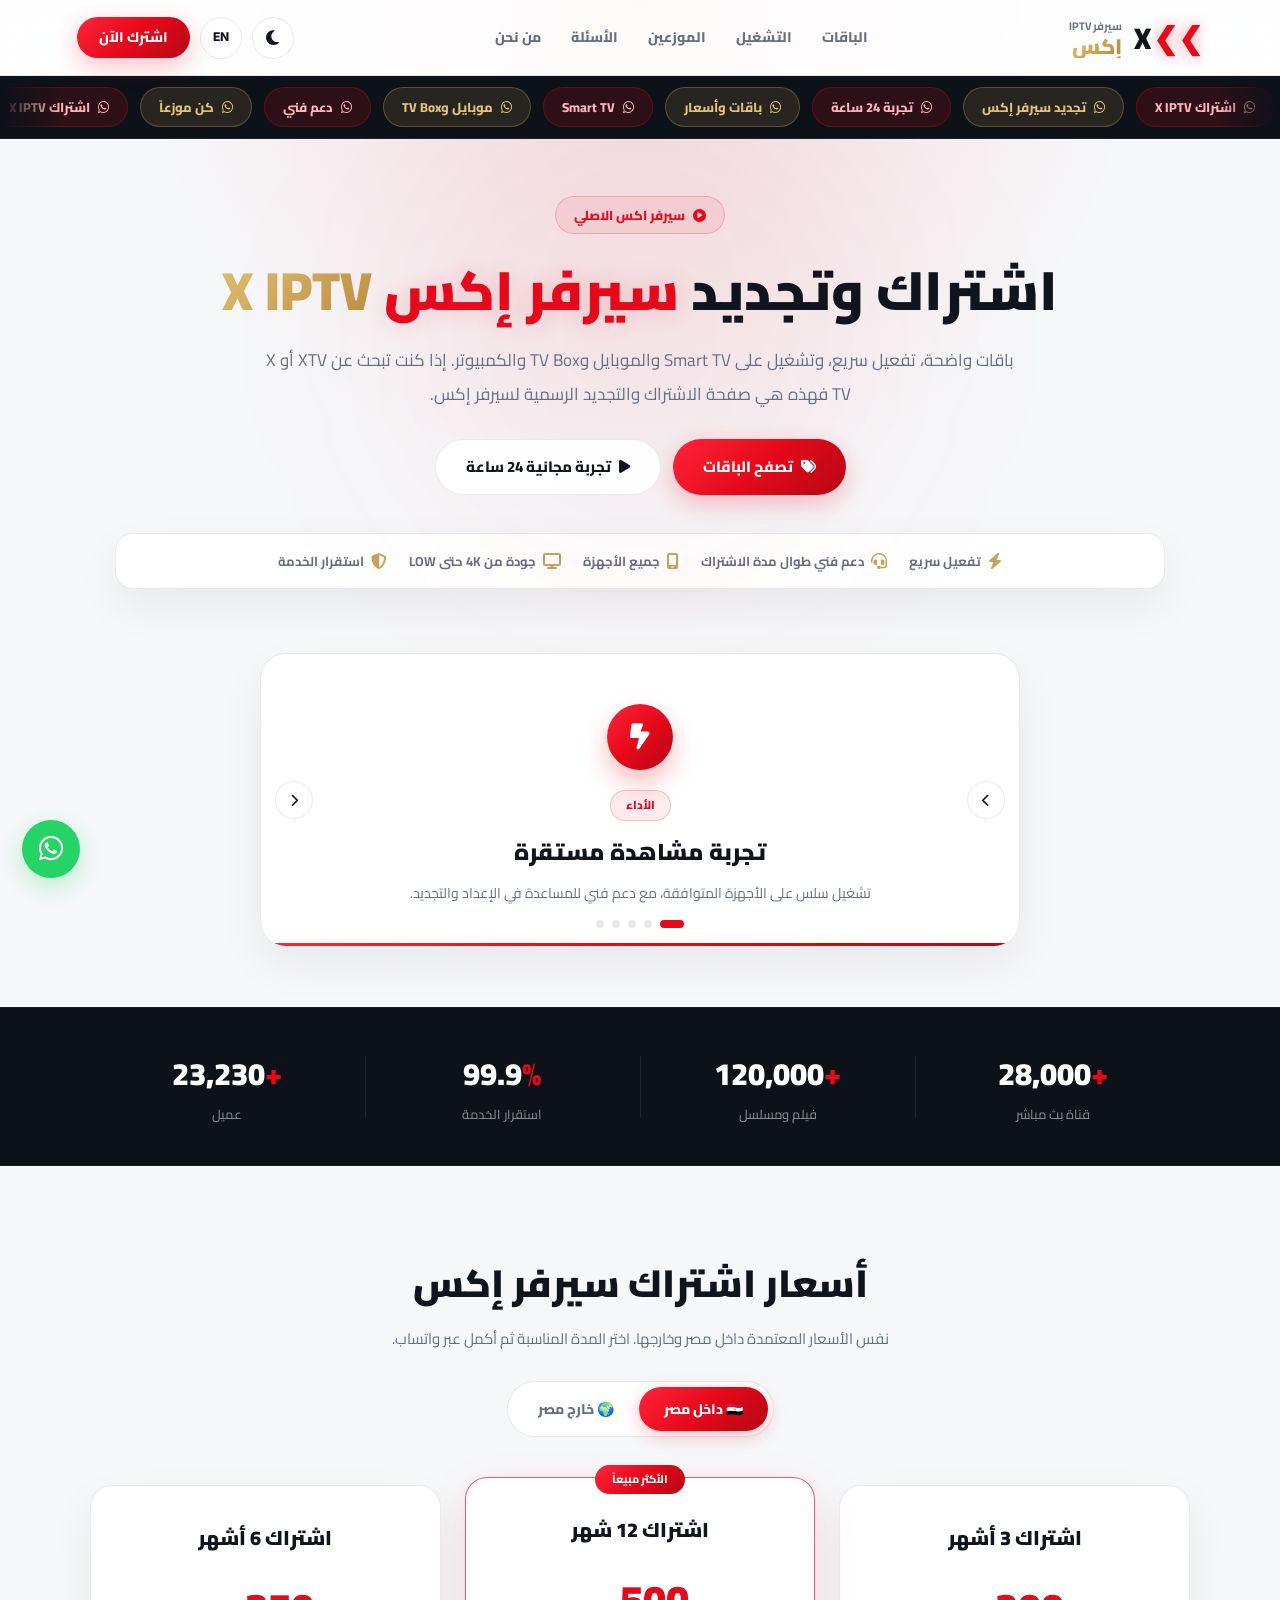
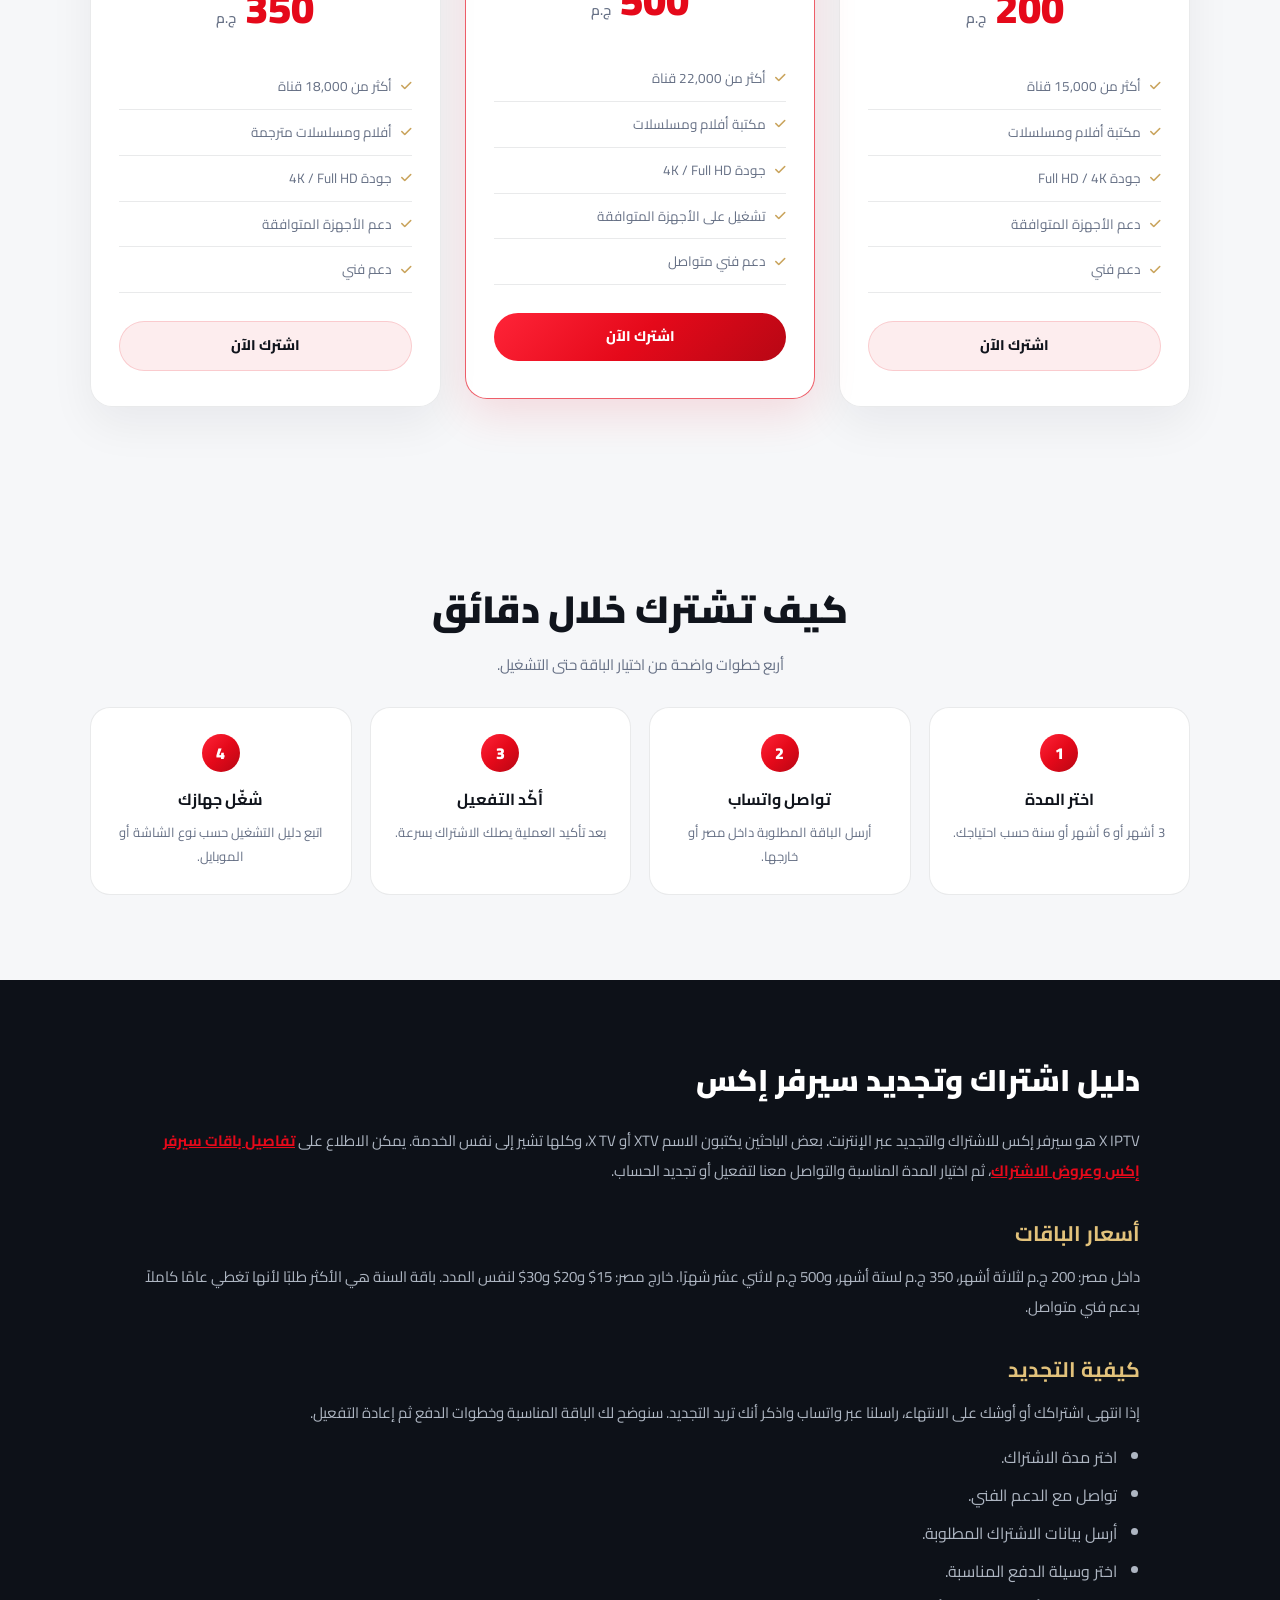
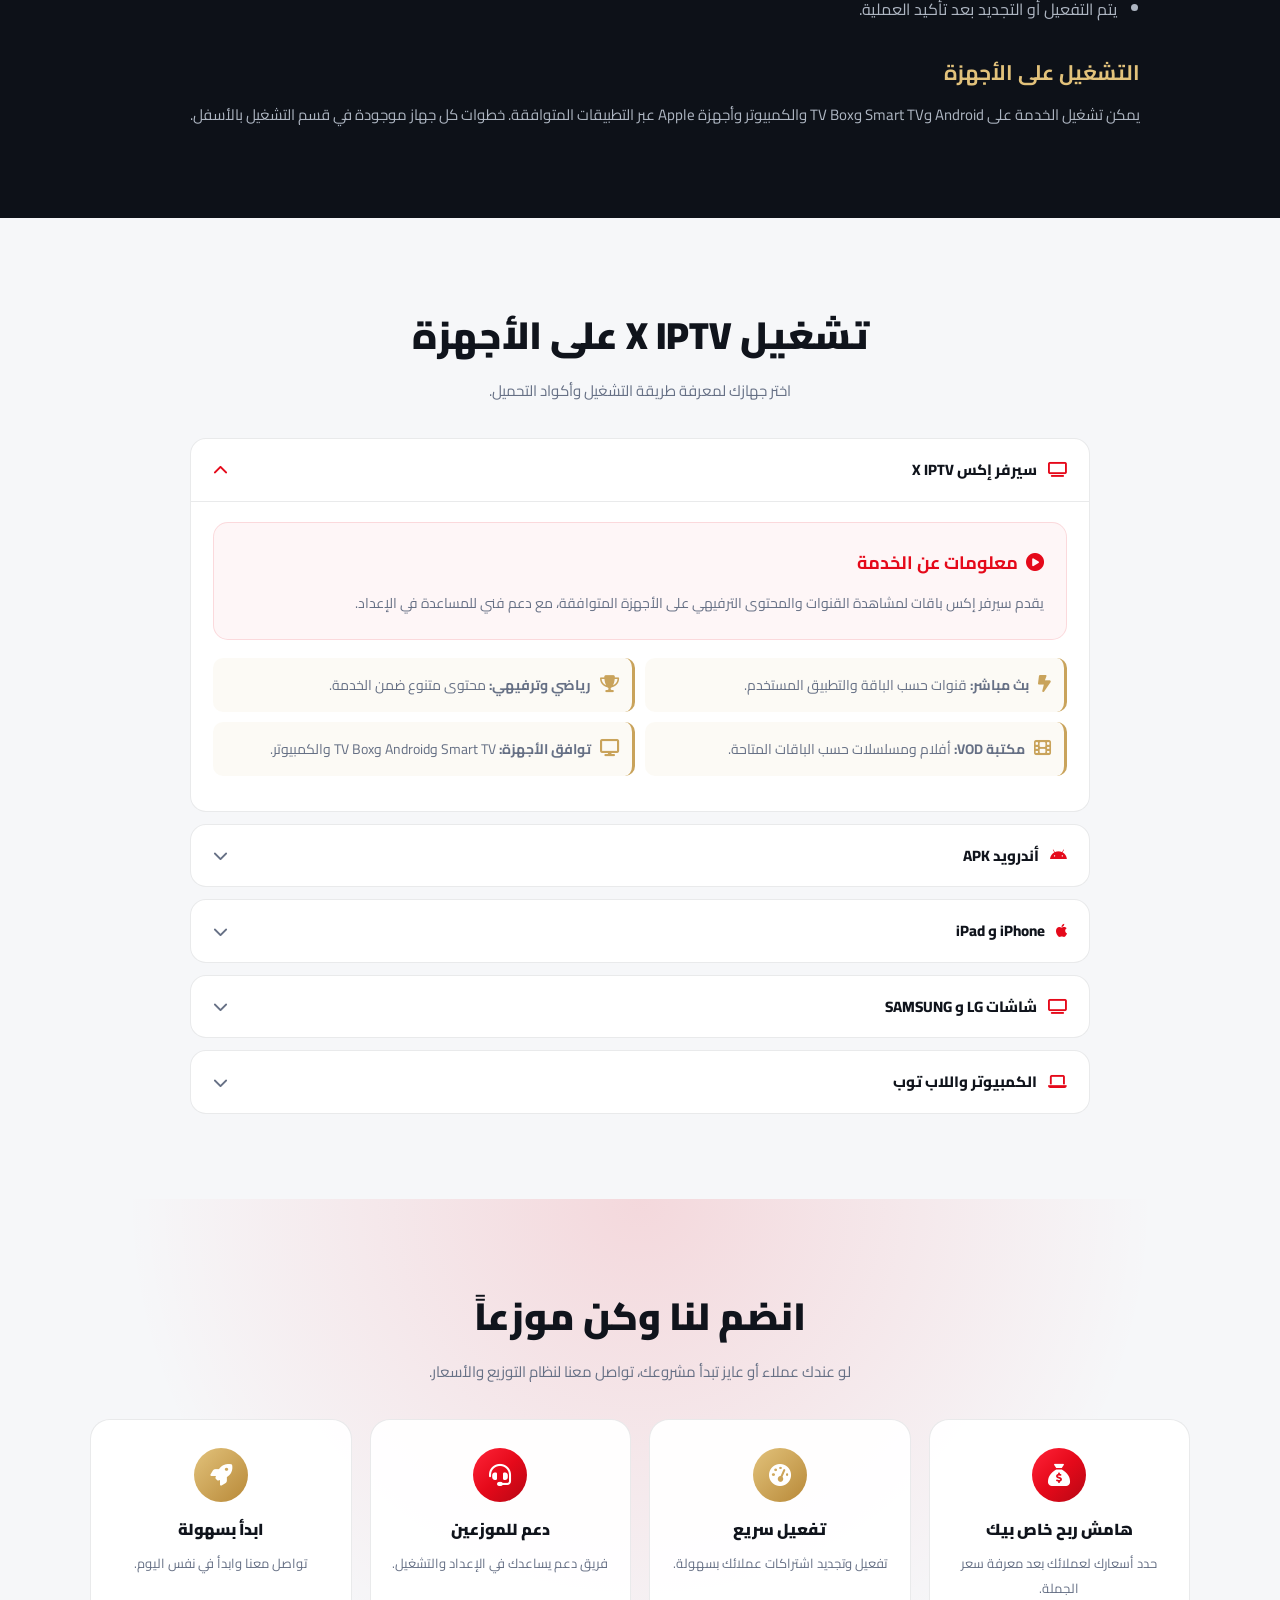
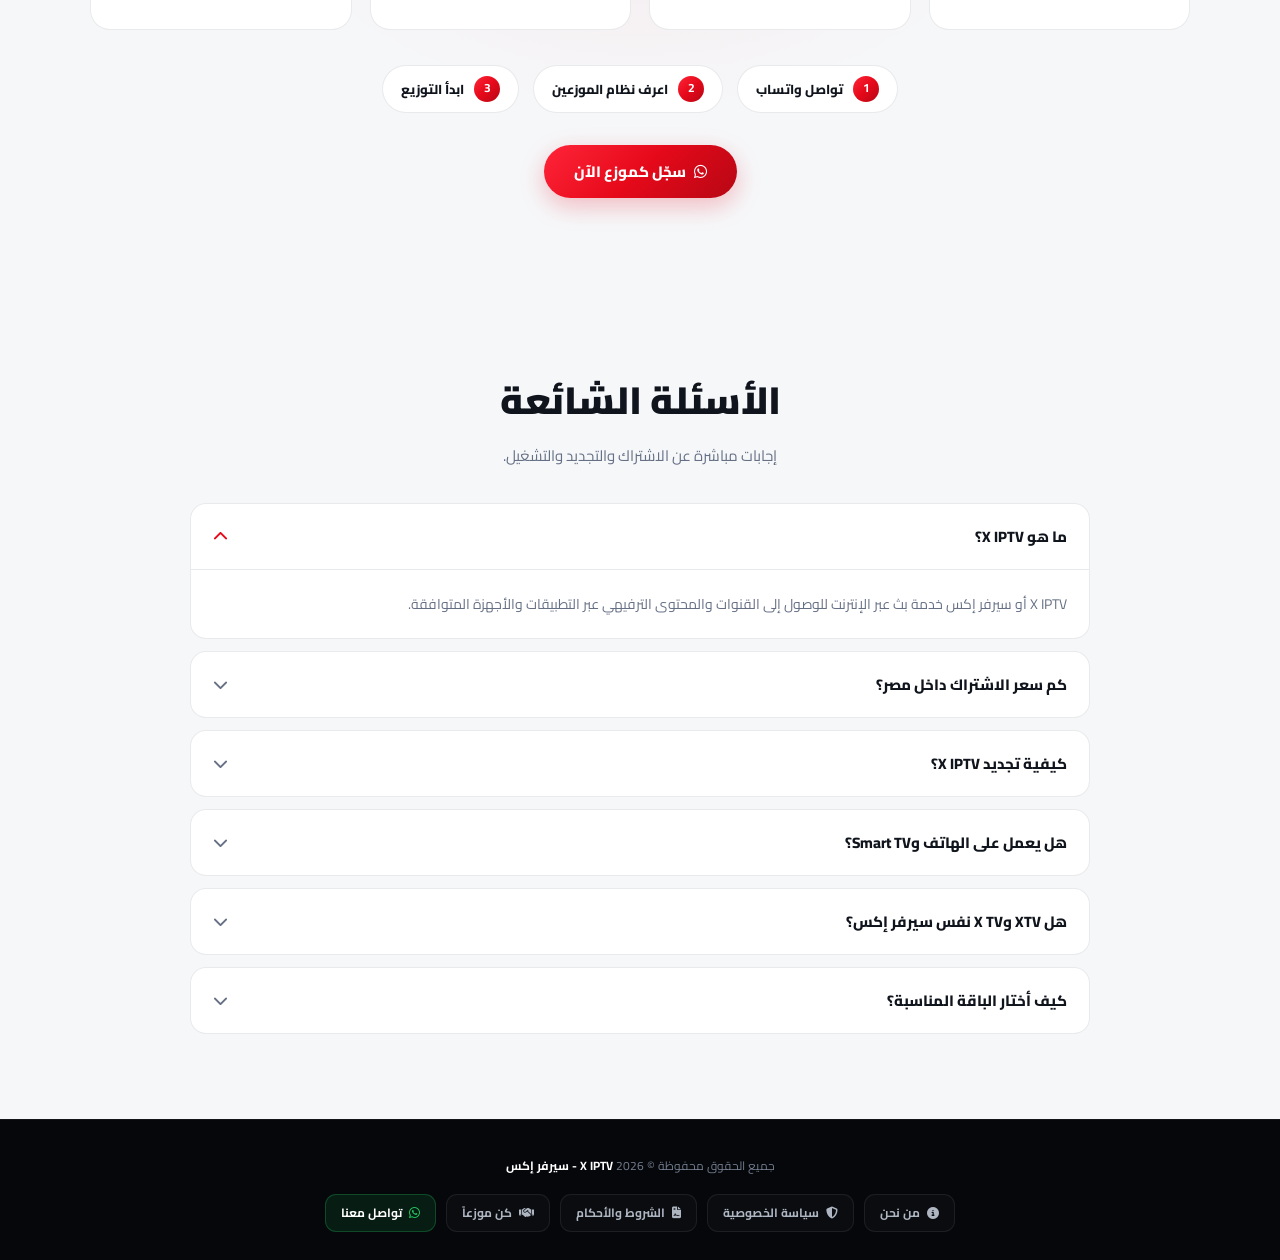
==== commit 0e40d6cd: "Link homepage subscription guide to offer landing page for SEO discovery" ====
--- a/index.html
+++ b/index.html
@@ -1,10 +1,11 @@
 <!DOCTYPE html>
 <html lang="ar" dir="rtl" data-theme="light">
 <head>
+    <script defer src="/assets/ads-whatsapp-tracking.js"></script>
     <meta charset="UTF-8">
     <meta name="viewport" content="width=device-width, initial-scale=1.0">
     <title>اشتراك X IPTV | سيرفر اكس الذهبي</title>
-    <meta name="description" content="اشترك أو جدّد سيرفر إكس X IPTV على Smart TV والموبايل وTV Box. باقات 3 و6 و12 شهر داخل مصر من 200 ج.م، وتجربة 24 ساعة ودعم فني طوال الاشتراك.">
+    <meta name="description" content="اشترك أو جدّد سيرفر إكس X IPTV (XIPTV) على Smart TV والموبايل وTV Box. باقات 3 و6 و12 شهر داخل مصر من 200 ج.م، وتجربة 24 ساعة ودعم فني طوال الاشتراك.">
     <meta name="robots" content="index, follow, max-image-preview:large, max-snippet:-1, max-video-preview:-1">
     <meta name="author" content="X IPTV">
     <meta name="theme-color" content="#e5091a">
@@ -12,7 +13,7 @@
     <!-- Canonical & Hreflang الموحدة -->
     <link rel="canonical" href="https://xiptv.live/">
     <link rel="alternate" hreflang="ar" href="https://xiptv.live/">
-    <link rel="alternate" hreflang="en" href="https://xiptv.live/en.html">
+    <link rel="alternate" hreflang="en" href="https://xiptv.live/en">
     <link rel="alternate" hreflang="x-default" href="https://xiptv.live/">
     
     <link rel="icon" type="image/x-icon" href="/favicon.ico">
@@ -173,14 +174,14 @@
         <a href="#apps">التشغيل</a>
         <a href="#reseller">الموزعين</a>
         <a href="#faq">الأسئلة</a>
-        <a href="about.html">من نحن</a>
+        <a href="/about">من نحن</a>
     </nav>
     <div class="header-actions">
         <button type="button" class="menu-toggle" id="menuToggle" aria-label="فتح القائمة" aria-expanded="false"><i class="fa-solid fa-bars"></i></button>
         <button type="button" class="theme-toggle-btn" id="themeToggle" title="تغيير المظهر" aria-label="تغيير المظهر">
             <i class="fa-solid fa-moon" id="themeIcon"></i>
         </button>
-        <a href="en.html" class="language-toggle-btn" title="English" aria-label="Open English version">EN</a>
+        <a href="/en" class="language-toggle-btn" title="English" aria-label="Open English version">EN</a>
         <a href="https://wa.me/201212515179?text=%D8%A7%D9%84%D8%B3%D9%84%D8%A7%D9%85%20%D8%B9%D9%84%D9%8A%D9%83%D9%85%D8%8C%20%D8%A3%D8%B1%D9%8A%D8%AF%20%D8%A7%D9%84%D8%A7%D8%B4%D8%AA%D8%B1%D8%A7%D9%83%20%D9%81%D9%8A%20%D8%B3%D9%8A%D8%B1%D9%81%D8%B1%20IPTV%20%D8%A5%D9%83%D8%B3" class="nav-btn" target="_blank" rel="nofollow noopener noreferrer">اشترك الآن</a>
     </div>
 </header>
@@ -208,6 +209,7 @@
 </section>
 
 <section class="promo-slider reveal" aria-label="مميزات الخدمة">
+    <h2 style="position:absolute;width:1px;height:1px;padding:0;margin:-1px;overflow:hidden;clip:rect(0,0,0,0);white-space:nowrap;border:0">مميزات اشتراك سيرفر إكس</h2>
     <div class="slider-box">
         <button class="slider-nav prev" type="button" aria-label="الشريحة السابقة"><i class="fa-solid fa-chevron-right"></i></button>
         <div class="slide active">
@@ -247,6 +249,7 @@
 </section>
 
 <section class="stats-section" aria-label="أرقام الخدمة">
+    <h2 style="position:absolute;width:1px;height:1px;padding:0;margin:-1px;overflow:hidden;clip:rect(0,0,0,0);white-space:nowrap;border:0">إحصائيات الخدمة</h2>
     <div class="stat-item"><h3><span class="plus-red">+</span><span data-count="28000">28000</span></h3><p>قناة بث مباشر</p></div>
     <div class="stat-item"><h3><span class="plus-red">+</span><span data-count="120000">120000</span></h3><p>فيلم ومسلسل</p></div>
     <div class="stat-item"><h3>99.9<span class="percent-red">%</span></h3><p>استقرار الخدمة</p></div>
@@ -315,7 +318,7 @@
 <section class="seo-info-section" id="subscription-info">
     <div class="seo-info-container">
         <h2>دليل اشتراك وتجديد سيرفر إكس</h2>
-        <p>X IPTV هو سيرفر إكس للاشتراك والتجديد عبر الإنترنت. بعض الباحثين يكتبون الاسم XTV أو X TV، وكلها تشير إلى نفس الخدمة. من هنا تختار مدة الاشتراك داخل مصر أو خارجها ثم تتواصل معنا لتفعيل أو تجديد الحساب.</p>
+        <p>X IPTV هو سيرفر إكس للاشتراك والتجديد عبر الإنترنت. بعض الباحثين يكتبون الاسم XTV أو X TV، وكلها تشير إلى نفس الخدمة. يمكن الاطلاع على <a href="/offer" style="color:var(--red);font-weight:700;text-decoration:underline">تفاصيل باقات سيرفر إكس وعروض الاشتراك</a>، ثم اختيار المدة المناسبة والتواصل معنا لتفعيل أو تجديد الحساب.</p>
         <h3>أسعار الباقات</h3>
         <p>داخل مصر: 200 ج.م لثلاثة أشهر، 350 ج.م لستة أشهر، و500 ج.م لاثني عشر شهرًا. خارج مصر: 15$ و20$ و30$ لنفس المدد. باقة السنة هي الأكثر طلبًا لأنها تغطي عامًا كاملاً بدعم فني متواصل.</p>
         <h3>كيفية التجديد</h3>
@@ -451,7 +454,7 @@
 <footer>
     <p>جميع الحقوق محفوظة © 2026 <strong>X IPTV - سيرفر إكس</strong></p>
     <div class="footer-links">
-        <a href="about.html"><i class="fa-solid fa-circle-info"></i> من نحن</a>
+        <a href="/about"><i class="fa-solid fa-circle-info"></i> من نحن</a>
         <a href="privacy.html"><i class="fa-solid fa-shield-halved"></i> سياسة الخصوصية</a>
         <a href="terms.html"><i class="fa-solid fa-file-contract"></i> الشروط والأحكام</a>
         <a href="#reseller"><i class="fa-solid fa-handshake"></i> كن موزعاً</a>
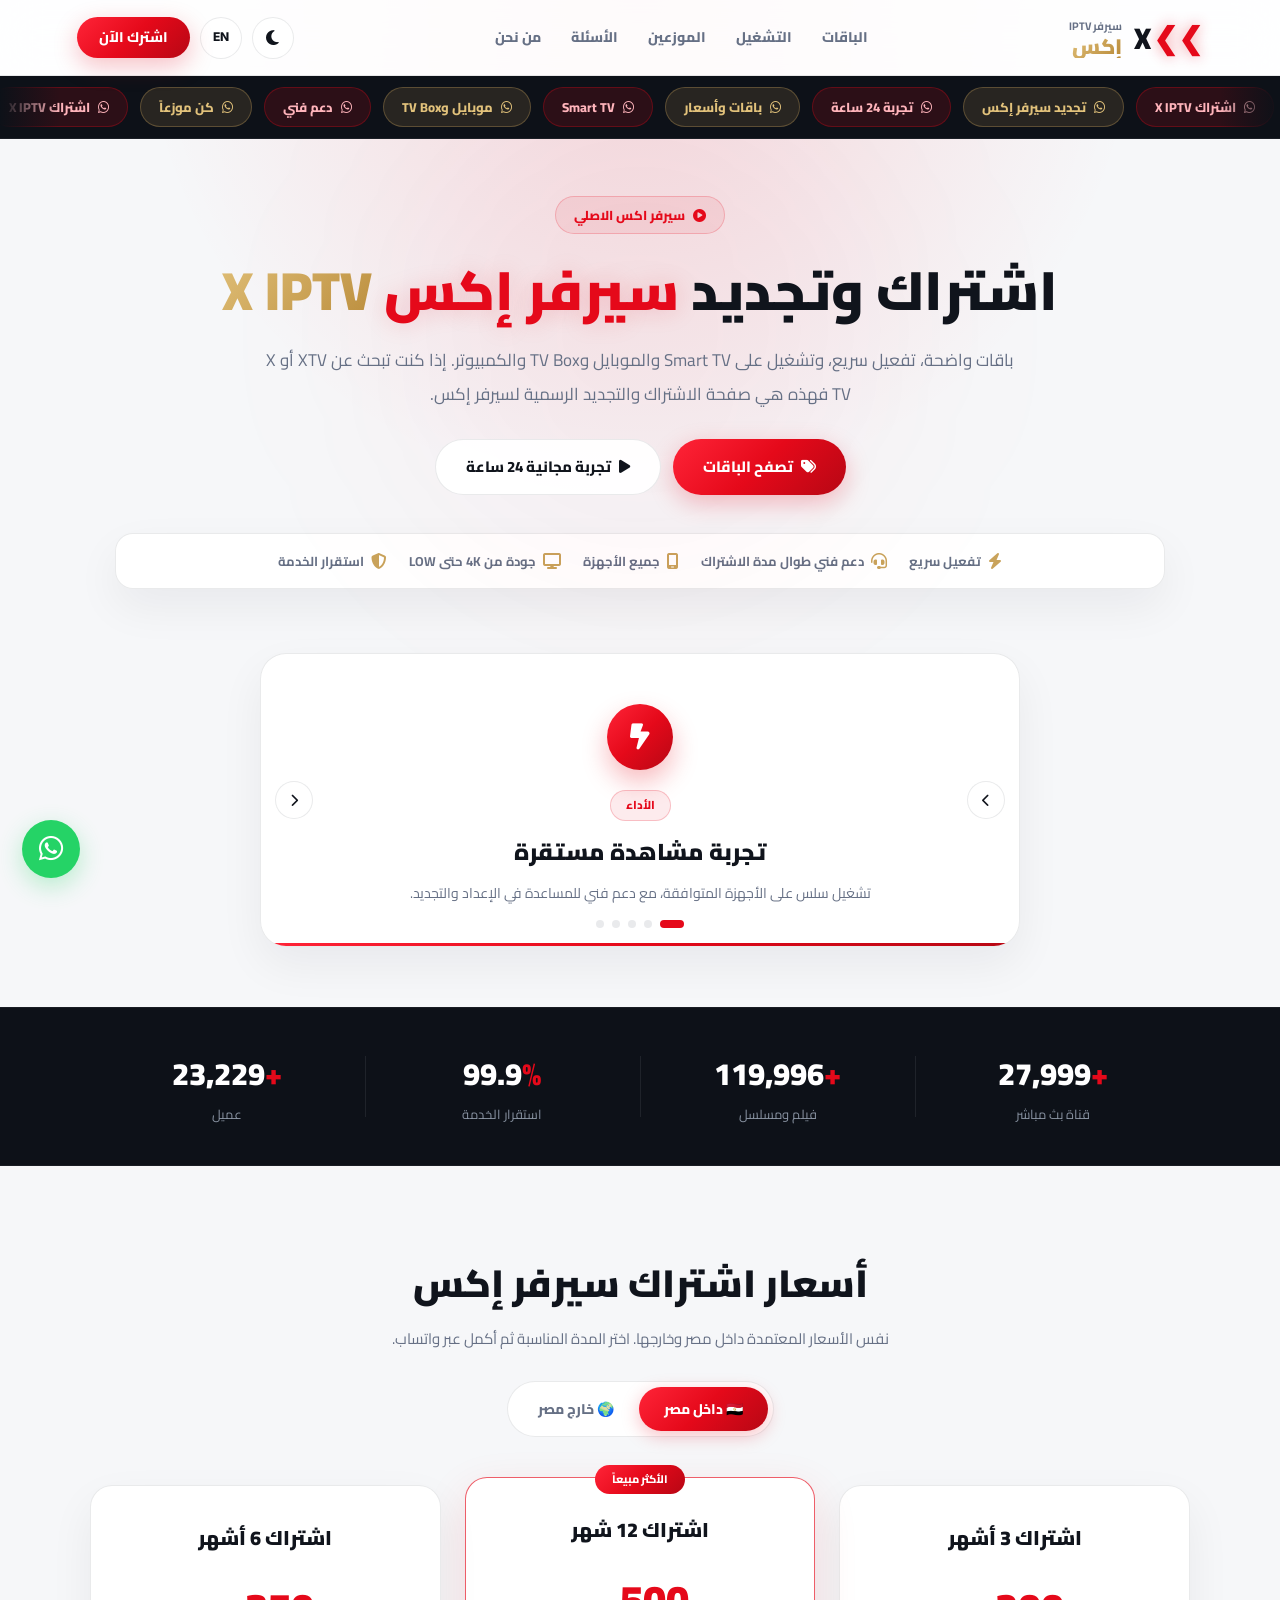
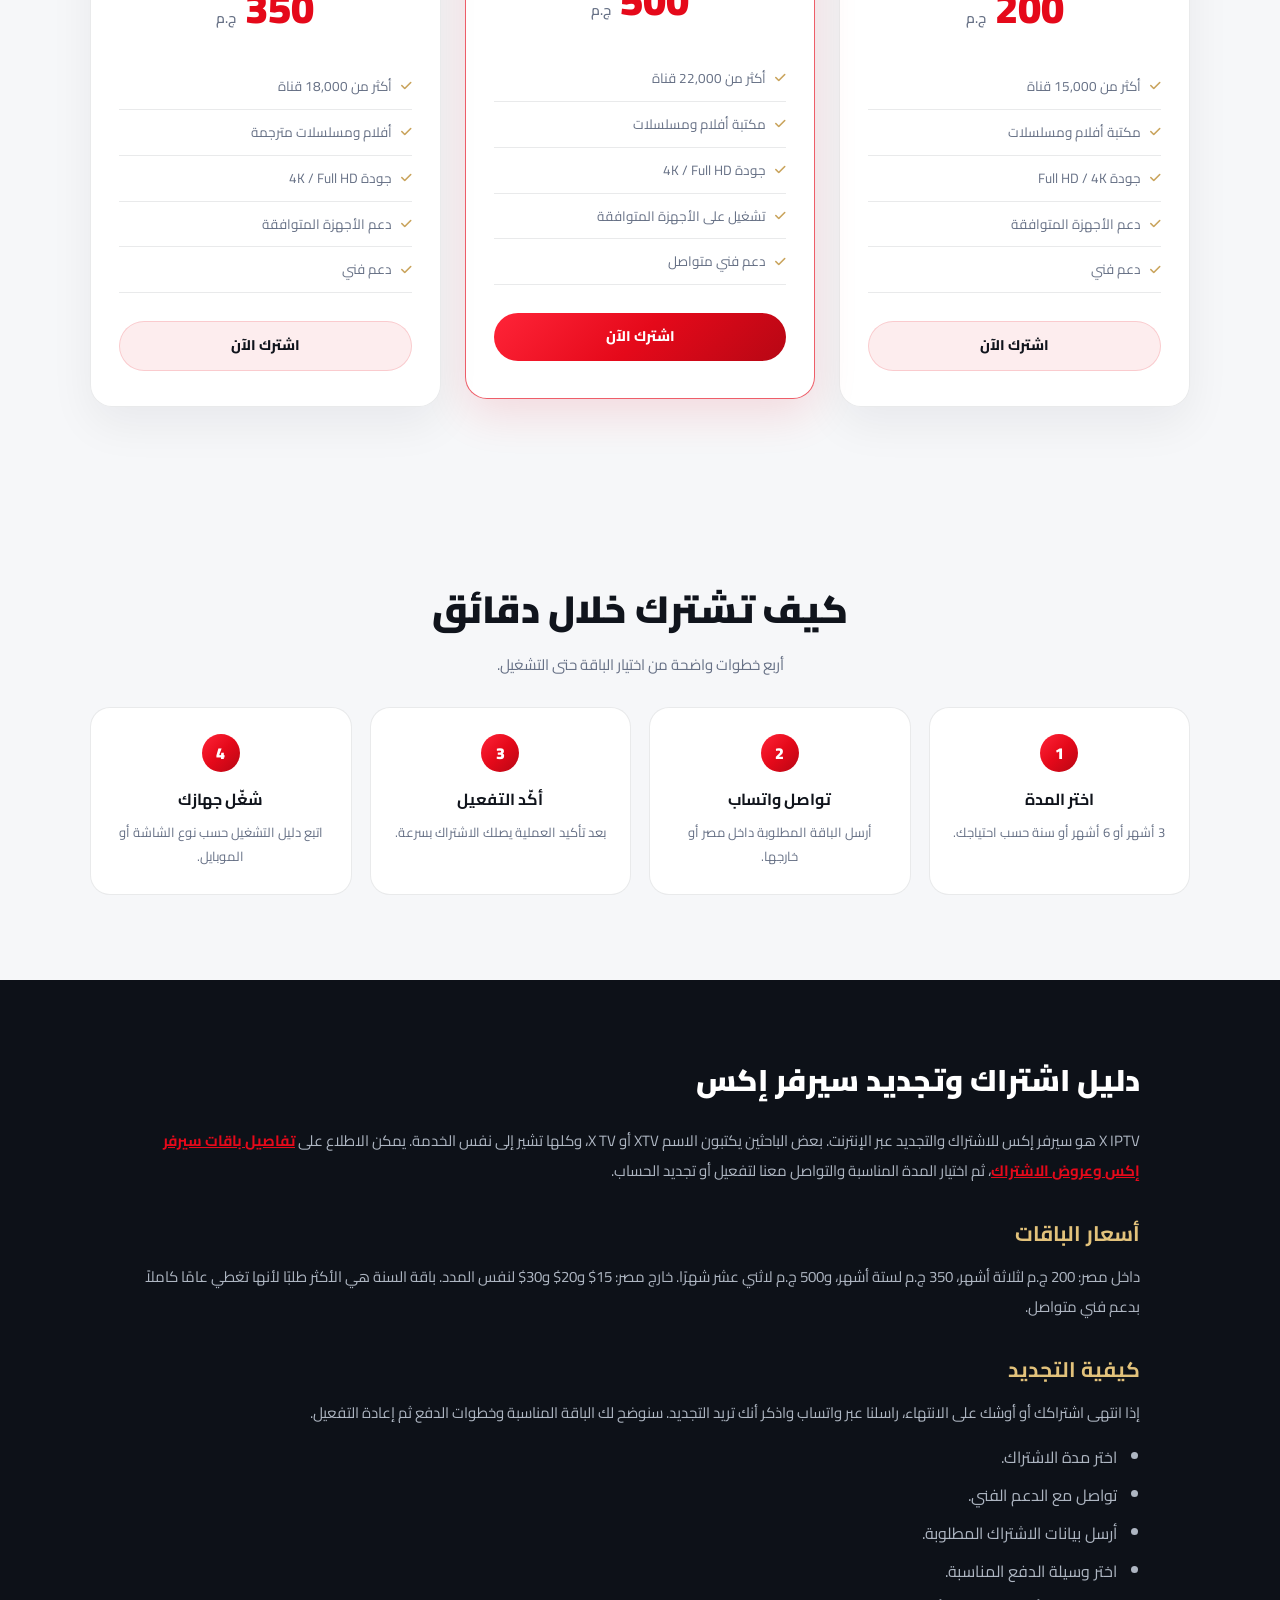
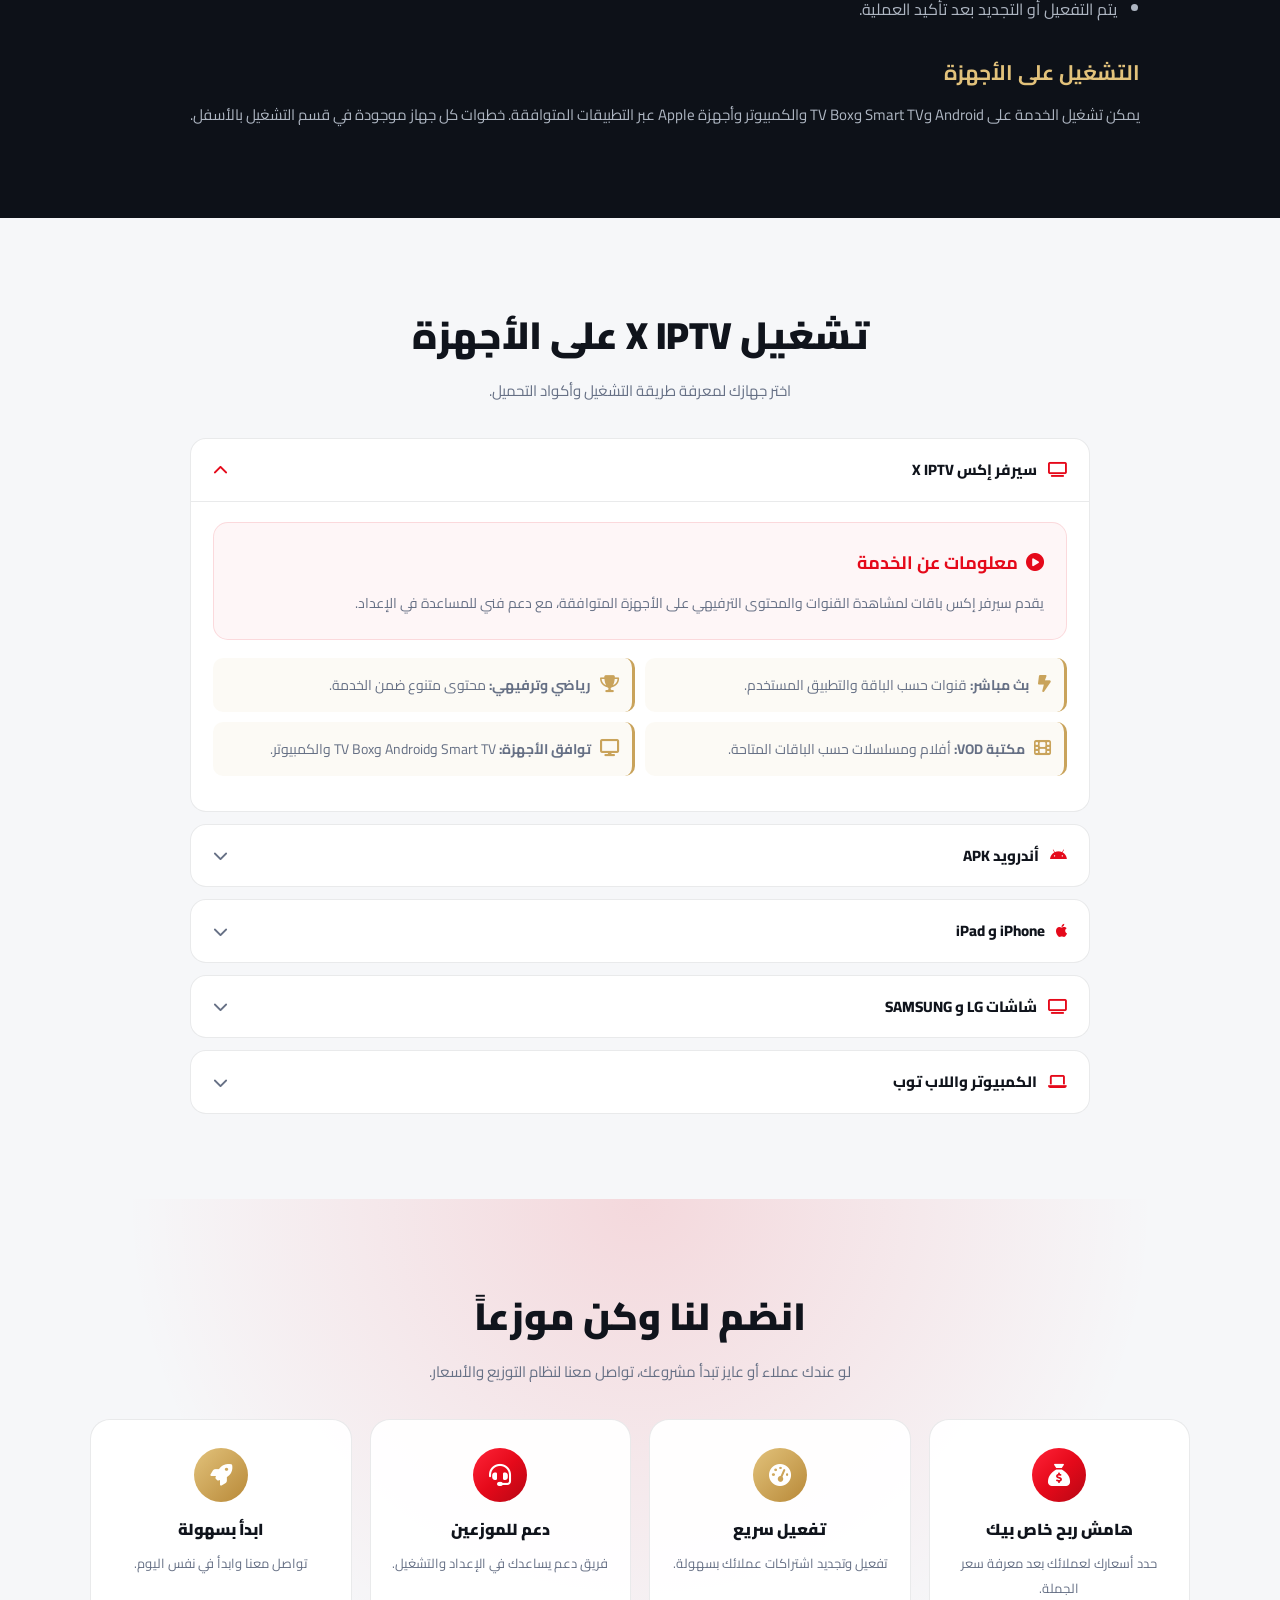
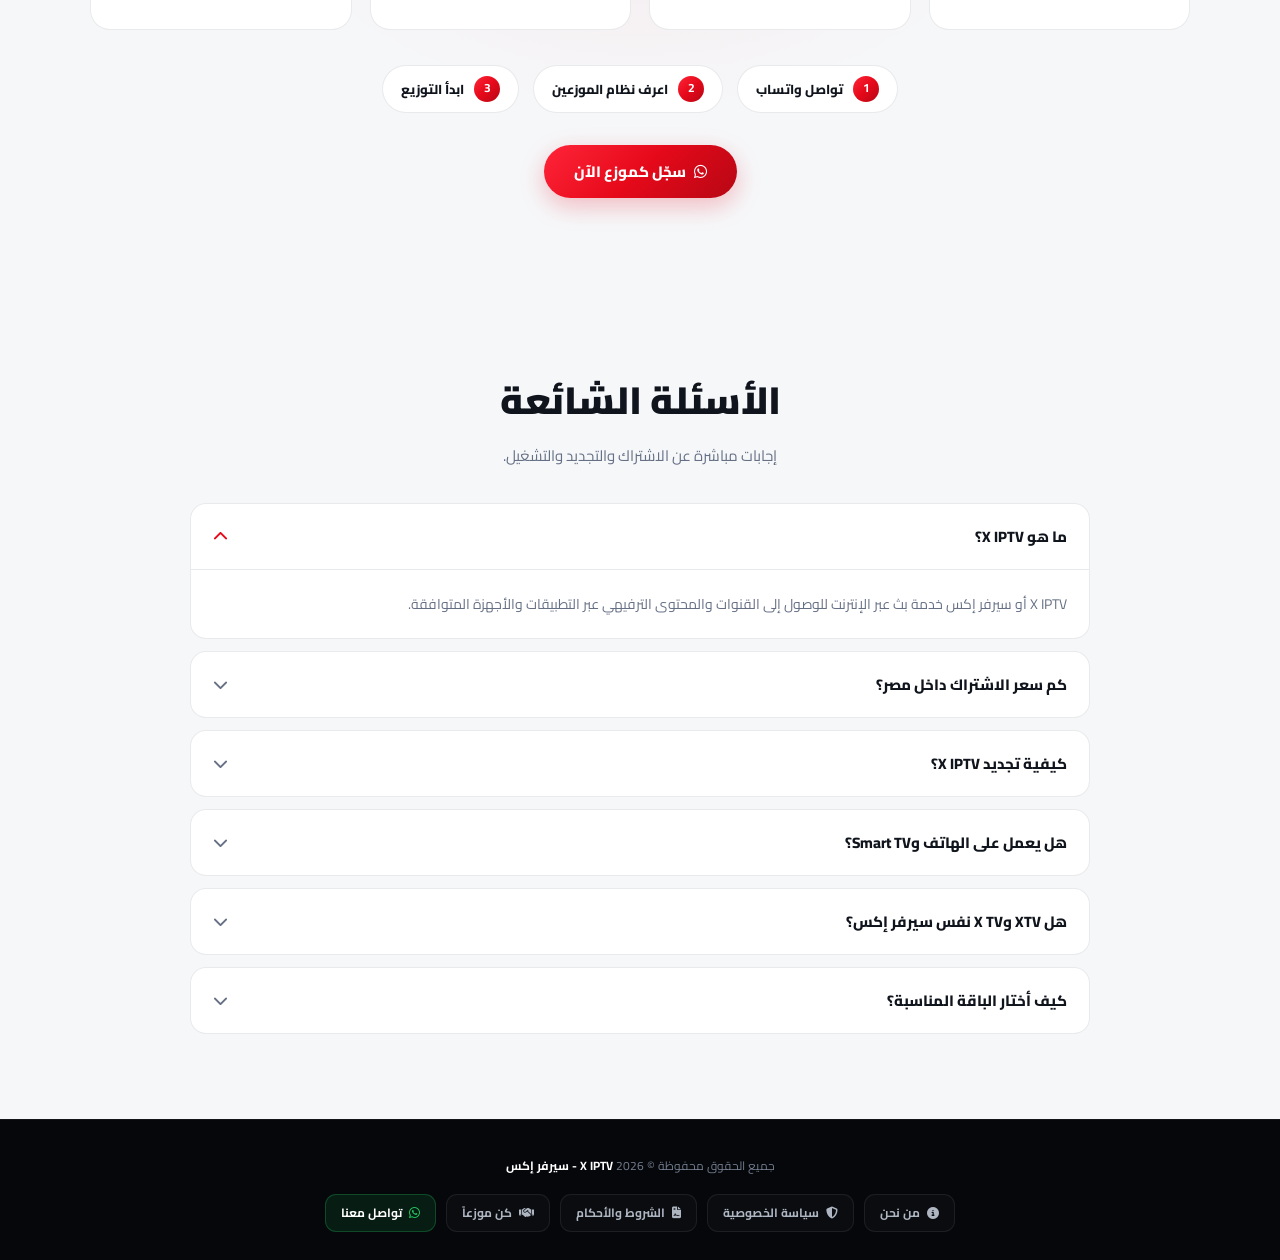
==== commit 0255cb67: "Use canonical legal-page links without changing text or design" ====
--- a/index.html
+++ b/index.html
@@ -1,6 +1,14 @@
 <!DOCTYPE html>
 <html lang="ar" dir="rtl" data-theme="light">
 <head>
+        <!-- Google tag (gtag.js) for Google Ads AW-18462139495 -->
+    <script async src="https://www.googletagmanager.com/gtag/js?id=AW-18462139495"></script>
+    <script>
+      window.dataLayer = window.dataLayer || [];
+      function gtag(){dataLayer.push(arguments);}
+      gtag('js', new Date());
+      gtag('config', 'AW-18462139495');
+    </script>
     <script defer src="/assets/ads-whatsapp-tracking.js"></script>
     <meta charset="UTF-8">
     <meta name="viewport" content="width=device-width, initial-scale=1.0">
@@ -455,8 +463,8 @@
     <p>جميع الحقوق محفوظة © 2026 <strong>X IPTV - سيرفر إكس</strong></p>
     <div class="footer-links">
         <a href="/about"><i class="fa-solid fa-circle-info"></i> من نحن</a>
-        <a href="privacy.html"><i class="fa-solid fa-shield-halved"></i> سياسة الخصوصية</a>
-        <a href="terms.html"><i class="fa-solid fa-file-contract"></i> الشروط والأحكام</a>
+        <a href="/privacy"><i class="fa-solid fa-shield-halved"></i> سياسة الخصوصية</a>
+        <a href="/terms"><i class="fa-solid fa-file-contract"></i> الشروط والأحكام</a>
         <a href="#reseller"><i class="fa-solid fa-handshake"></i> كن موزعاً</a>
         <a href="https://wa.me/201212515179?text=%D8%A7%D9%84%D8%B3%D9%84%D8%A7%D9%85%20%D8%B9%D9%84%D9%8A%D9%83%D9%85%D8%8C%20%D8%A3%D8%B1%D9%8A%D8%AF%20%D8%A7%D9%84%D8%AA%D9%88%D8%A7%D8%B5%D9%84%20%D9%85%D8%B9%20X%20IPTV" target="_blank" rel="nofollow noopener noreferrer" class="footer-contact"><i class="fa-brands fa-whatsapp"></i> تواصل معنا</a>
     </div>
